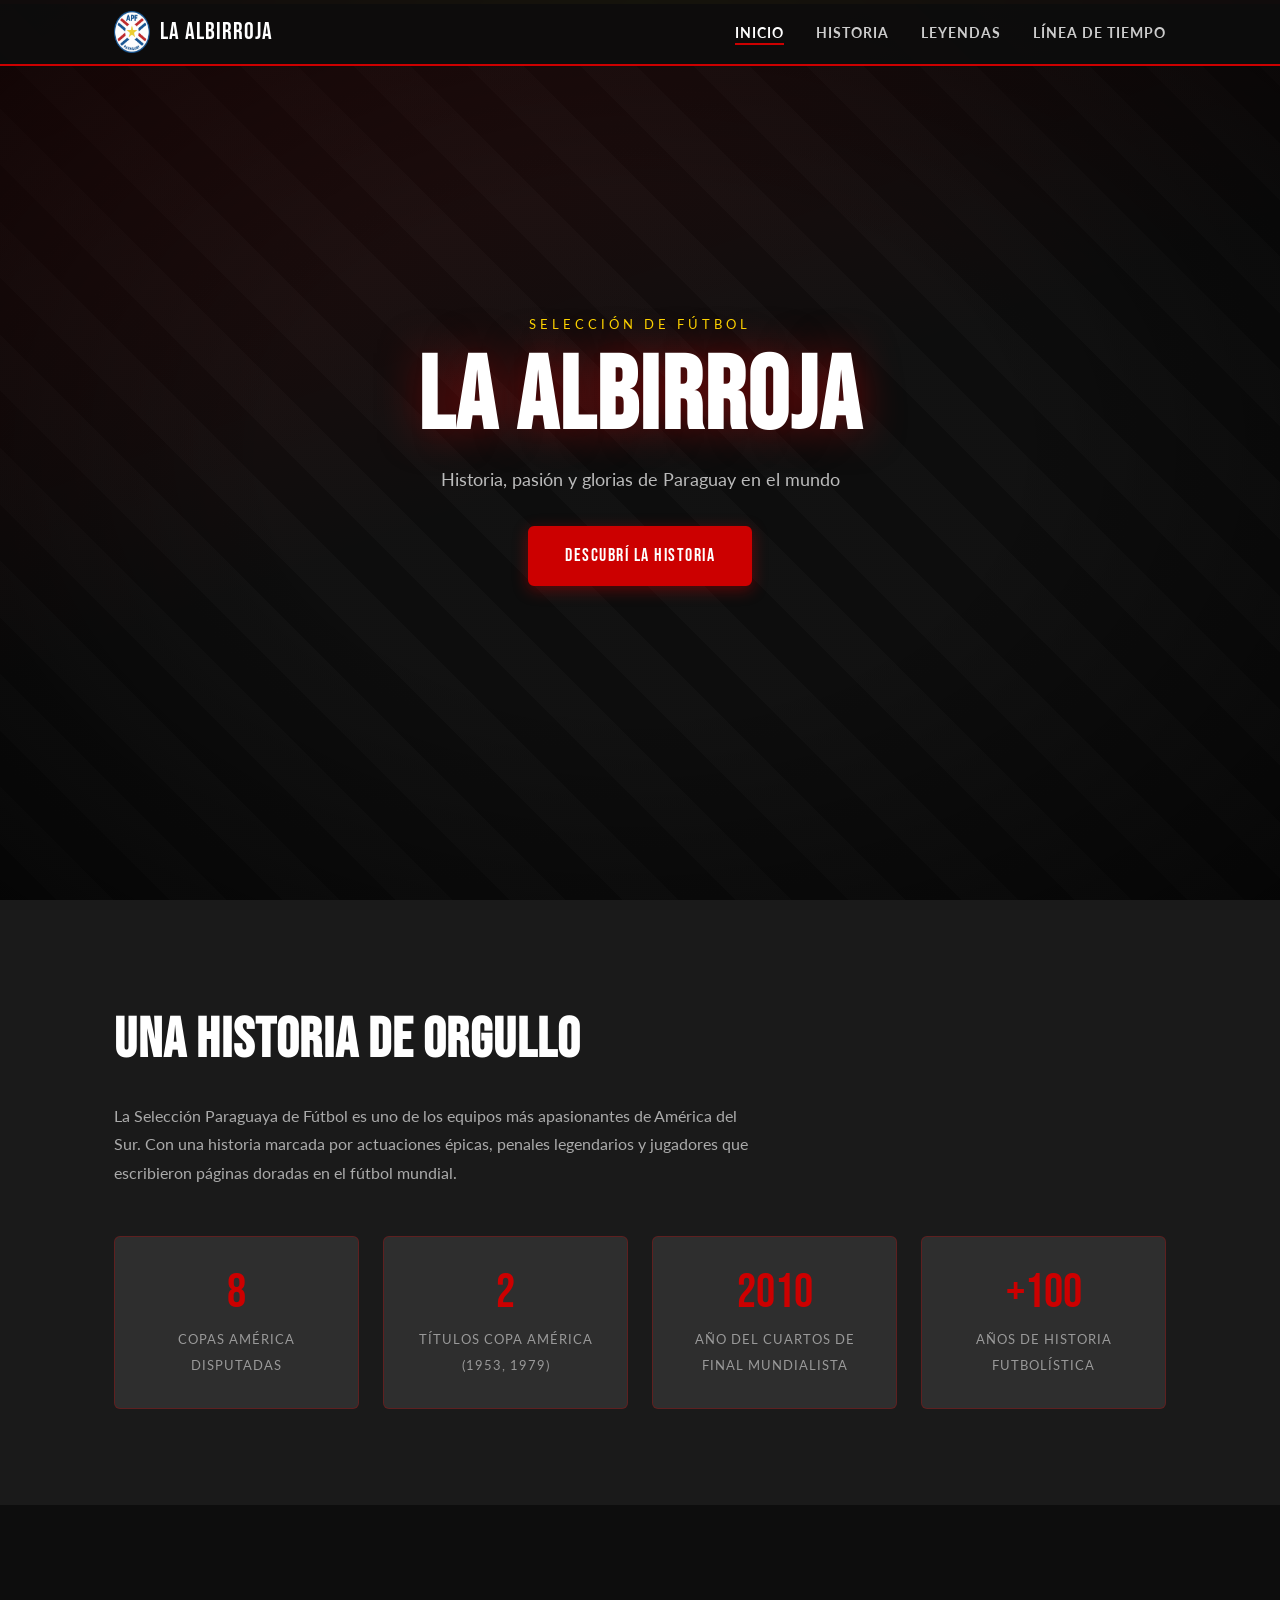
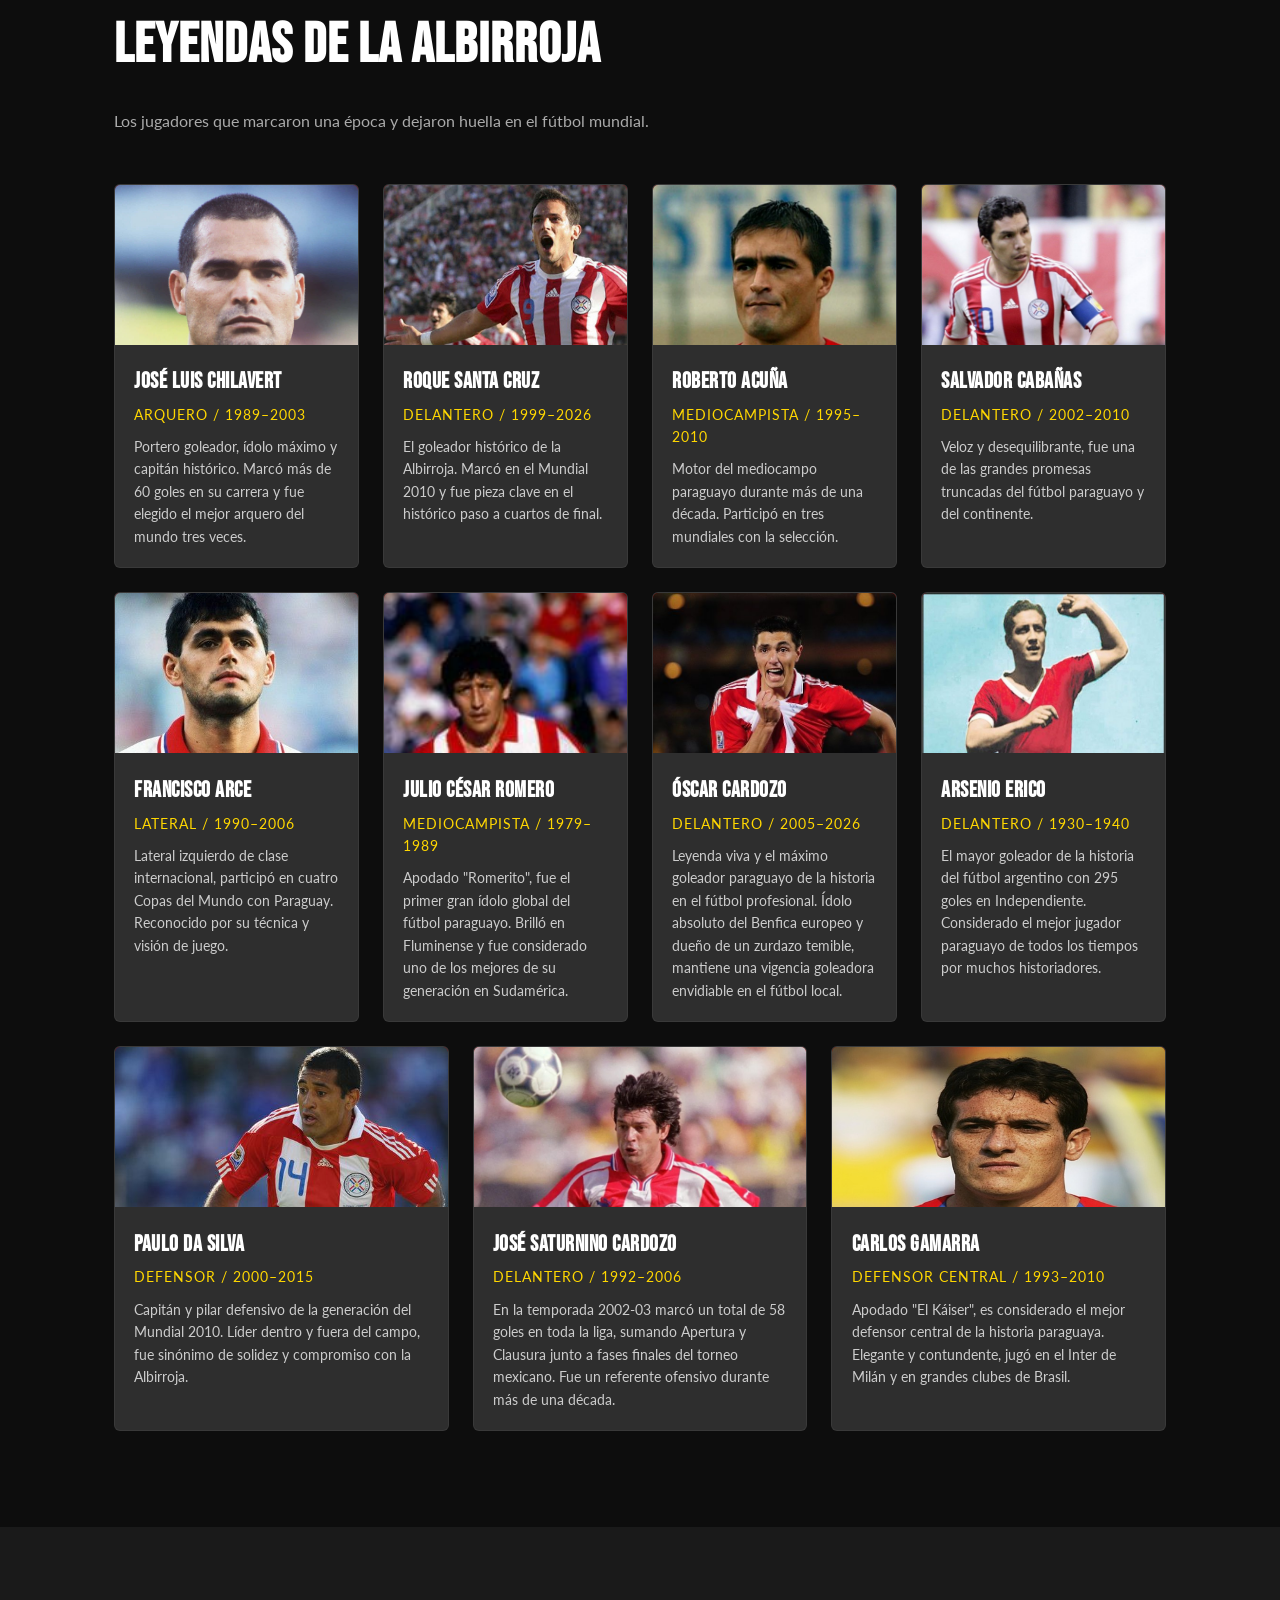
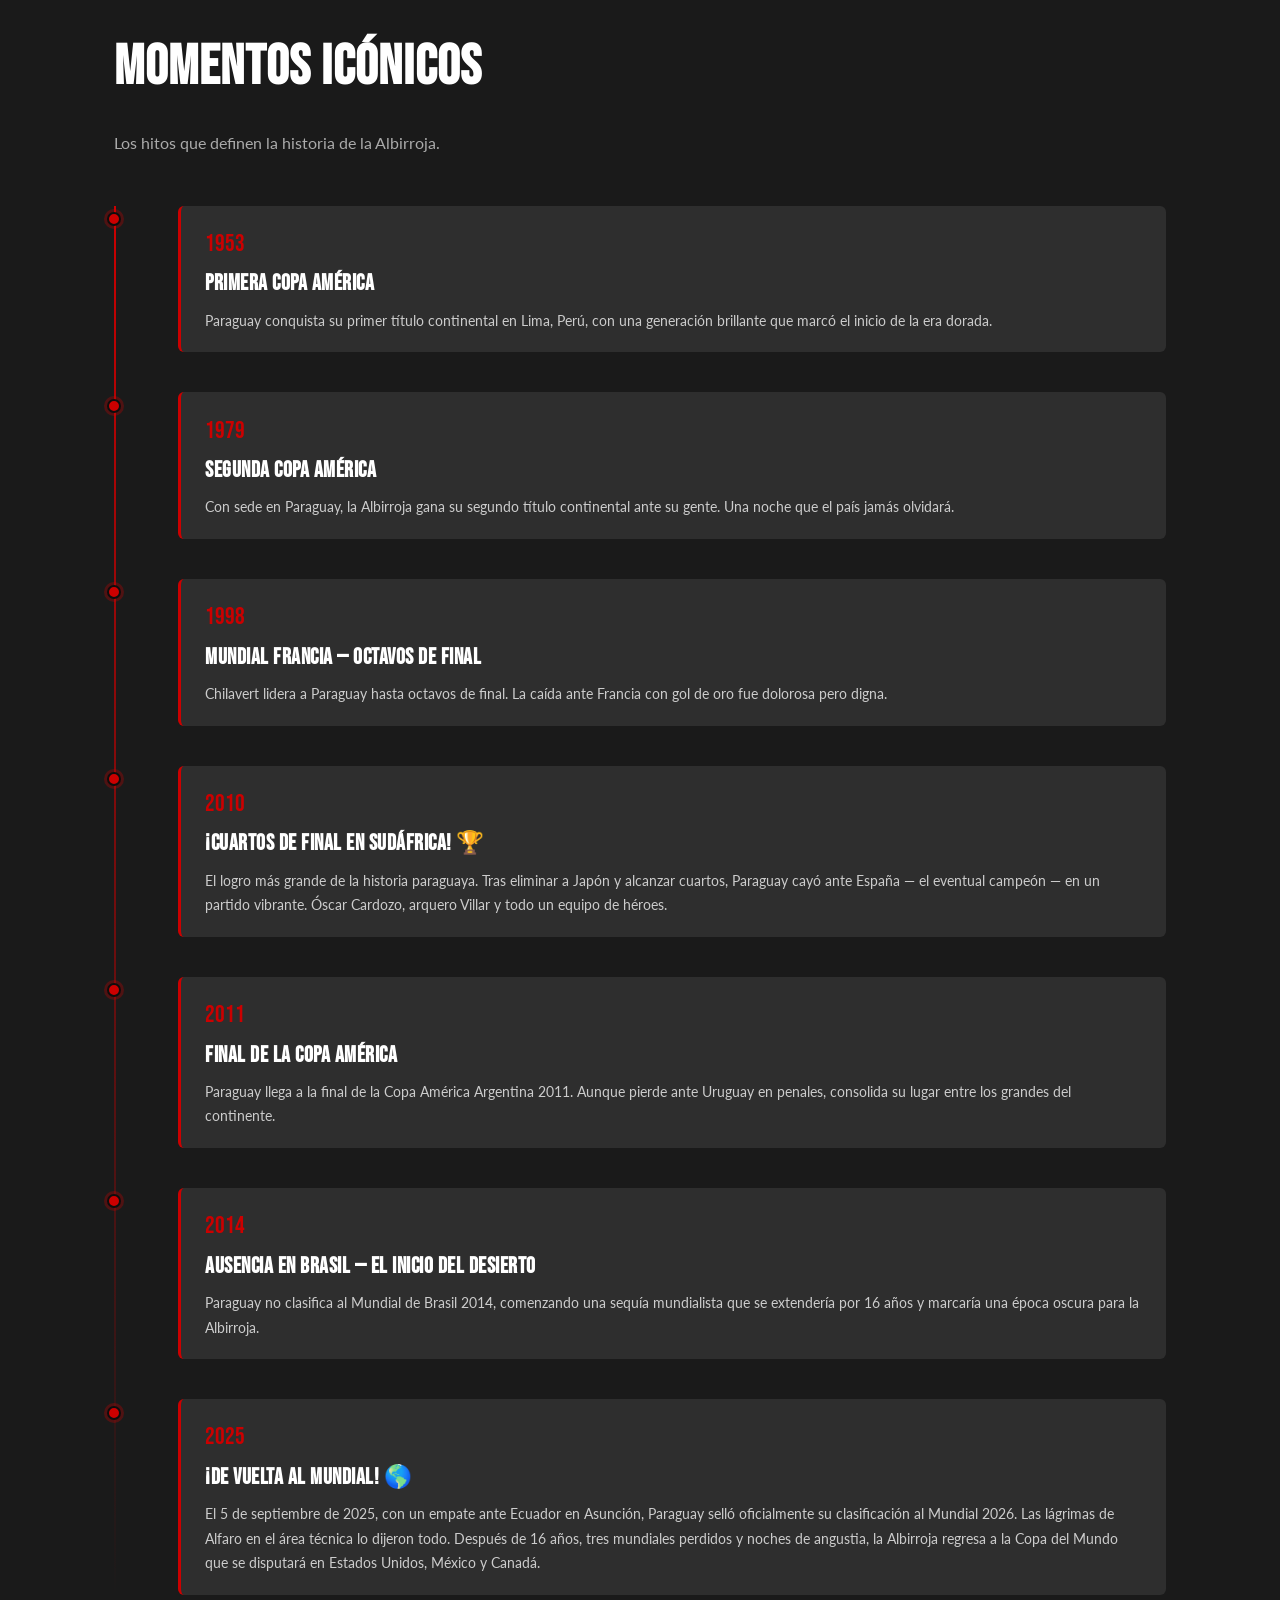
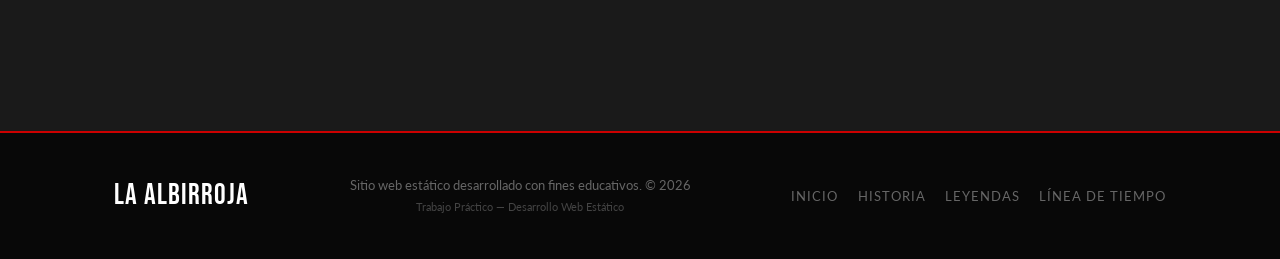
==== index.html @ c6c6f340 "Corrección de estructura desde el explorador de archivos" ====
<!DOCTYPE html>
<html lang="es">
<head>
  <!-- Metadatos esenciales SEO (Indicador 18) -->
  <meta charset="UTF-8" />
  <meta name="viewport" content="width=device-width, initial-scale=1.0" />
  <meta name="description" content="La Albirroja — Historia y Glorias de la Selección de Fútbol de Paraguay. Conocé los momentos icónicos, leyendas y la línea de tiempo histórica." />
  <title>La Albirroja | Historia y Glorias de Paraguay</title>

  <!-- Google Fonts -->
  <link rel="preconnect" href="https://fonts.googleapis.com" />
  <link rel="preconnect" href="https://fonts.gstatic.com" crossorigin />
  <link href="https://fonts.googleapis.com/css2?family=Bebas+Neue&family=Lato:wght@300;400;700&display=swap" rel="stylesheet" />

  <!-- Hoja de estilos externa (Indicador 6) -->
  <link rel="stylesheet" href="css/styles.css" />
</head>
<body>

  <!-- ========== HEADER / NAV (Indicador 1 - semántica) ========== -->
  <header class="site-header">
    <div class="header-inner">
      <div class="logo">
        <img src="assets/images/Escudo_APF_actual.png" alt="Escudo oficial de la Selección Paraguaya de Fútbol" class="escudo-svg" />
        <span class="logo-text">La Albirroja</span>
      </div>

      <!-- Navegación principal (Indicador 3 - enlaces) -->
      <nav class="main-nav" aria-label="Menú principal">
        <ul>
          <li><a href="#inicio">Inicio</a></li>
          <li><a href="#historia">Historia</a></li>
          <li><a href="#leyendas">Leyendas</a></li>
          <li><a href="#timeline">Línea de Tiempo</a></li>
        </ul>
      </nav>

      <!-- Botón hamburguesa para mobile -->
      <button class="nav-toggle" aria-label="Abrir menú" aria-expanded="false">&#9776;</button>
    </div>
  </header>

  <!-- ========== MAIN (Indicador 1) ========== -->
  <main>

    <!-- HERO SECTION -->
    <section id="inicio" class="hero" aria-label="Sección de bienvenida">
      <div class="hero-overlay"></div>
      <div class="hero-content">
        <p class="hero-eyebrow">Selección de Fútbol</p>
        <h1>La Albirroja</h1>
        <p class="hero-sub">Historia, pasión y glorias de Paraguay en el mundo</p>
        <a href="#historia" class="btn-primary">Descubrí la historia</a>
      </div>
    </section>

    <!-- HISTORIA SECTION -->
    <section id="historia" class="seccion-historia" aria-labelledby="titulo-historia">
      <div class="container">
        <h2 id="titulo-historia">Una historia de orgullo</h2>
        <p class="seccion-intro">
          La Selección Paraguaya de Fútbol es uno de los equipos más apasionantes de América del Sur.
          Con una historia marcada por actuaciones épicas, penales legendarios y jugadores que escribieron páginas doradas en el fútbol mundial.
        </p>

        <!-- Tarjetas de datos (Indicador 10 - Grid) -->
        <div class="stats-grid">
          <article class="stat-card">
            <span class="stat-num">8</span>
            <span class="stat-label">Copas América disputadas</span>
          </article>
          <article class="stat-card">
            <span class="stat-num">2</span>
            <span class="stat-label">Títulos Copa América (1953, 1979)</span>
          </article>
          <article class="stat-card">
            <span class="stat-num">2010</span>
            <span class="stat-label">Año del cuartos de final mundialista</span>
          </article>
          <article class="stat-card">
            <span class="stat-num">+100</span>
            <span class="stat-label">Años de historia futbolística</span>
          </article>
        </div>
      </div>
    </section>

    <!-- LEYENDAS SECTION -->
    <section id="leyendas" class="seccion-leyendas" aria-labelledby="titulo-leyendas">
      <div class="container">
        <h2 id="titulo-leyendas">Leyendas de la Albirroja</h2>
        <p class="seccion-intro">Los jugadores que marcaron una época y dejaron huella en el fútbol mundial.</p>

        <!-- Tarjetas de jugadores (Indicador 10 - Flexbox) -->
        <div class="leyendas-flex">
        <!-- JOSÉ LUIS CHILAVERT -->
          <article class="jugador-card">
            <!-- Indicador 4 y 5 - multimedia y alt corregidos -->
            <div class="jugador-img">
              <img src="assets/images/chilavert.jpg" alt="José Luis Chilavert, arquero histórico de Paraguay" />
            </div>
            <div class="jugador-info">
              <h3>José Luis Chilavert</h3>
              <p class="jugador-pos">Arquero / 1989–2003</p>
              <p>Portero goleador, ídolo máximo y capitán histórico. Marcó más de 60 goles en su carrera y fue elegido el mejor arquero del mundo tres veces.</p>
            </div>
          </article>

          <!-- ROQUE SANTA CRUZ -->
          <article class="jugador-card">
            <div class="jugador-img">
              <img src="assets/images/santacruz.jpg" alt="Roque Santa Cruz celebrando un gol con la selección paraguaya" />
            </div>
            <div class="jugador-info">
              <h3>Roque Santa Cruz</h3>
              <p class="jugador-pos">Delantero / 1999–2026</p>
              <p>El goleador histórico de la Albirroja. Marcó en el Mundial 2010 y fue pieza clave en el histórico paso a cuartos de final.</p>
            </div>
          </article>

          <!-- ROBERTO ACUÑA -->
          <article class="jugador-card">
            <div class="jugador-img">
              <img src="assets/images/Toro_acuna.jpg" alt="Roberto 'El Toro' Acuña disputando el balón en el mediocampo" />
            </div>
            <div class="jugador-info">
              <h3>Roberto Acuña</h3>
              <p class="jugador-pos">Mediocampista / 1995–2010</p>
              <p>Motor del mediocampo paraguayo durante más de una década. Participó en tres mundiales con la selección.</p>
            </div>
          </article>

          <!-- SALVADOR CABAÑAS -->
          <article class="jugador-card">
            <div class="jugador-img">
              <img src="assets/images/Salvador Cabañas.jpg" alt="Salvador Cabañas con la camiseta de la Albirroja" />
            </div>
            <div class="jugador-info">
              <h3>Salvador Cabañas</h3>
              <p class="jugador-pos">Delantero / 2002–2010</p>
              <p>Veloz y desequilibrante, fue una de las grandes promesas truncadas del fútbol paraguayo y del continente.</p>
            </div>
          </article>

  <article class="jugador-card">
    <div class="jugador-img" role="img" aria-label="Ilustración de Francisco Arce">
       <img src="assets/images/Francisco Arce.jpg" alt="Salvador Cabañas con la camiseta de la Albirroja" />
    </div>
    <div class="jugador-info">
      <h3>Francisco Arce</h3>
      <p class="jugador-pos">Lateral / 1990–2006</p>
      <p>Lateral izquierdo de clase internacional, participó en cuatro Copas del Mundo con Paraguay. Reconocido por su técnica y visión de juego.</p>
    </div>
  </article>

  <article class="jugador-card">
    <div class="jugador-img" role="img" aria-label="Ilustración de Julio César Romero">
     <img src="assets/images/Romerito.jpg" alt="Salvador Cabañas con la camiseta de la Albirroja" />
    </div>
    <div class="jugador-info">
      <h3>Julio César Romero</h3>
      <p class="jugador-pos">Mediocampista / 1979–1989</p>
      <p>Apodado "Romerito", fue el primer gran ídolo global del fútbol paraguayo. Brilló en Fluminense y fue considerado uno de los mejores de su generación en Sudamérica.</p>
    </div>
  </article>

  <article class="jugador-card">
    <div class="jugador-img" role="img" aria-label="Ilustración de Óscar Cardozo">
       <img src="assets/images/Tacuara.jpg" alt="Salvador Cabañas con la camiseta de la Albirroja" />
    </div>
    <div class="jugador-info">
      <h3>Óscar Cardozo</h3>
      <p class="jugador-pos">Delantero / 2005–2026</p>
     <p>Leyenda viva y el máximo goleador paraguayo de la historia en el fútbol profesional. Ídolo absoluto del Benfica europeo y dueño de un zurdazo temible, mantiene una vigencia goleadora envidiable en el fútbol local.</p>
    </div>
  </article>

  <article class="jugador-card">
    <div class="jugador-img" role="img" aria-label="Ilustración de Arsenio Erico">
      <img src="assets/images/arsenio-erico.jpg" alt="Salvador Cabañas con la camiseta de la Albirroja" />
    </div>
    <div class="jugador-info">
      <h3>Arsenio Erico</h3>
      <p class="jugador-pos">Delantero / 1930–1940</p>
      <p>El mayor goleador de la historia del fútbol argentino con 295 goles en Independiente. Considerado el mejor jugador paraguayo de todos los tiempos por muchos historiadores.</p>
    </div>
  </article>

  <article class="jugador-card">
    <div class="jugador-img" role="img" aria-label="Ilustración de Paulo Da Silva">
       <img src="assets/images/paulo-da-silva.jpeg" alt="Salvador Cabañas con la camiseta de la Albirroja" />
    </div>
    <div class="jugador-info">
      <h3>Paulo Da Silva</h3>
      <p class="jugador-pos">Defensor / 2000–2015</p>
      <p>Capitán y pilar defensivo de la generación del Mundial 2010. Líder dentro y fuera del campo, fue sinónimo de solidez y compromiso con la Albirroja.</p>
    </div>
  </article>

  <article class="jugador-card">
    <div class="jugador-img" role="img" aria-label="Ilustración de José Saturnino Cardozo">
      <img src="assets/images/saturnino.jpg" alt="Salvador Cabañas con la camiseta de la Albirroja" />
    </div>
    <div class="jugador-info">
      <h3>José Saturnino Cardozo</h3>
      <p class="jugador-pos">Delantero / 1992–2006</p>
      <p>En la temporada 2002-03 marcó un total de 58 goles en toda la liga, sumando Apertura y Clausura junto a fases finales del torneo mexicano. Fue un referente ofensivo durante más de una década.</p>
    </div>
  </article>

  <article class="jugador-card">
    <div class="jugador-img" role="img" aria-label="Ilustración de Carlos Gamarra">
      <img src="assets/images/Carlos_Gamarra.jpg" alt="Salvador Cabañas con la camiseta de la Albirroja" />
    </div>
    <div class="jugador-info">
      <h3>Carlos Gamarra</h3>
      <p class="jugador-pos">Defensor central / 1993–2010</p>
      <p>Apodado "El Káiser", es considerado el mejor defensor central de la historia paraguaya. Elegante y contundente, jugó en el Inter de Milán y en grandes clubes de Brasil.</p>
    </div>
  </article>

</div>
      </div>
    </section>

    <!-- TIMELINE SECTION (Indicador - línea de tiempo interactiva) -->
    <section id="timeline" class="seccion-timeline" aria-labelledby="titulo-timeline">
      <div class="container">
        <h2 id="titulo-timeline">Momentos Icónicos</h2>
        <p class="seccion-intro">Los hitos que definen la historia de la Albirroja.</p>

        <div class="timeline" role="list">

          <div class="tl-item" role="listitem">
            <div class="tl-dot" aria-hidden="true"></div>
            <div class="tl-content">
              <span class="tl-year">1953</span>
              <h3>Primera Copa América</h3>
              <p>Paraguay conquista su primer título continental en Lima, Perú, con una generación brillante que marcó el inicio de la era dorada.</p>
            </div>
          </div>

          <div class="tl-item" role="listitem">
            <div class="tl-dot" aria-hidden="true"></div>
            <div class="tl-content">
              <span class="tl-year">1979</span>
              <h3>Segunda Copa América</h3>
              <p>Con sede en Paraguay, la Albirroja gana su segundo título continental ante su gente. Una noche que el país jamás olvidará.</p>
            </div>
          </div>

          <div class="tl-item" role="listitem">
            <div class="tl-dot" aria-hidden="true"></div>
            <div class="tl-content">
              <span class="tl-year">1998</span>
              <h3>Mundial Francia — Octavos de Final</h3>
              <p>Chilavert lidera a Paraguay hasta octavos de final. La caída ante Francia con gol de oro fue dolorosa pero digna.</p>
            </div>
          </div>

          <div class="tl-item" role="listitem">
            <div class="tl-dot" aria-hidden="true"></div>
            <div class="tl-content">
              <span class="tl-year">2010</span>
              <h3>¡Cuartos de Final en Sudáfrica! 🏆</h3>
              <p>El logro más grande de la historia paraguaya. Tras eliminar a Japón y alcanzar cuartos, Paraguay cayó ante España — el eventual campeón — en un partido vibrante. Óscar Cardozo, arquero Villar y todo un equipo de héroes.</p>
            </div>
          </div>

          <div class="tl-item" role="listitem">
            <div class="tl-dot" aria-hidden="true"></div>
            <div class="tl-content">
              <span class="tl-year">2011</span>
              <h3>Final de la Copa América</h3>
              <p>Paraguay llega a la final de la Copa América Argentina 2011. Aunque pierde ante Uruguay en penales, consolida su lugar entre los grandes del continente.</p>
            </div>
          </div>
          

<div class="tl-item" role="listitem">
  <div class="tl-dot" aria-hidden="true"></div>
  <div class="tl-content">
    <span class="tl-year">2014</span>
    <h3>Ausencia en Brasil — El inicio del desierto</h3>
    <p>Paraguay no clasifica al Mundial de Brasil 2014, comenzando una sequía mundialista que se extendería por 16 años y marcaría una época oscura para la Albirroja.</p>
  </div>
</div>

<div class="tl-item" role="listitem">
  <div class="tl-dot" aria-hidden="true"></div>
  <div class="tl-content">
    <span class="tl-year">2025</span>
    <h3>¡De vuelta al Mundial! 🌎</h3>
    <p>El 5 de septiembre de 2025, con un empate ante Ecuador en Asunción, Paraguay selló oficialmente su clasificación al Mundial 2026. Las lágrimas de Alfaro en el área técnica lo dijeron todo. Después de 16 años, tres mundiales perdidos y noches de angustia, la Albirroja regresa a la Copa del Mundo que se disputará en Estados Unidos, México y Canadá.</p>
  </div>
</div>

        </div>
      </div>
    </section>

  </main>

  <!-- ========== FOOTER (Indicador 1 - semántica) ========== -->
  <footer class="site-footer" role="contentinfo">
    <div class="container footer-inner">
      <p class="footer-logo">La Albirroja</p>
      <p class="footer-copy">
        Sitio web estático desarrollado con fines educativos. &copy; 2026<br>
        <small>Trabajo Práctico — Desarrollo Web Estático</small>
      </p>
      <nav class="footer-nav" aria-label="Navegación de pie de página">
        <a href="#inicio">Inicio</a>
        <a href="#historia">Historia</a>
        <a href="#leyendas">Leyendas</a>
        <a href="#timeline">Línea de Tiempo</a>
      </nav>
    </div>
  </footer>

  <!-- Script externo (Indicador - JS modular) -->
  <script src="js/main.js"></script>

</body>
</html>
---- css/styles.css ----
/* ============================================
   La Albirroja — Estilos Principales
   styles.css
   Indicador 20: Variables CSS en :root
   Indicador 6: Hoja de estilos externa
   ============================================ */

/* === Variables globales (Indicador 20) === */
:root {
  --color-rojo:        #CC0000;
  --color-rojo-oscuro: #990000;
  --color-blanco:      #FFFFFF;
  --color-negro:       #0D0D0D;
  --color-gris-dark:   #1a1a1a;
  --color-gris-mid:    #2e2e2e;
  --color-gris-light:  #f4f4f4;
  --color-acento:      #FFD700; /* dorado para detalles */

  --fuente-titulo: 'Bebas Neue', sans-serif;
  --fuente-cuerpo: 'Lato', sans-serif;

  --radius: 6px;
  --transicion: 0.3s ease;
  --sombra: 0 4px 20px rgba(0,0,0,0.3);
}

/* === Reset básico === */
*, *::before, *::after {
  box-sizing: border-box;
  margin: 0;
  padding: 0;
}

/* === Estilos base (Indicador 8 - tipografía y jerarquía) === */
html {
  scroll-behavior: smooth;
  font-size: 16px;
}

body {
  font-family: var(--fuente-cuerpo);
  background-color: var(--color-negro);
  color: var(--color-blanco);
  line-height: 1.6;
}

/* Jerarquía tipográfica (Indicador 8) */
h1 { font-family: var(--fuente-titulo); font-size: clamp(3rem, 8vw, 7rem); line-height: 1; letter-spacing: 2px; }
h2 { font-family: var(--fuente-titulo); font-size: clamp(2rem, 5vw, 3.5rem); letter-spacing: 1px; }
h3 { font-family: var(--fuente-titulo); font-size: 1.4rem; letter-spacing: 0.5px; }
p  { font-size: 0.97rem; color: #ccc; }

/* Contenedor centrado (Indicador 10 - layout) */
.container {
  max-width: 1100px;
  margin: 0 auto;
  padding: 0 1.5rem;
}

/* ============================================
   HEADER Y NAVEGACIÓN (Indicador 13 - consistencia)
   ============================================ */
.site-header {
  position: fixed;
  top: 0;
  left: 0;
  width: 100%;
  z-index: 100;
  background-color: rgba(13, 13, 13, 0.95);
  border-bottom: 2px solid var(--color-rojo);
}

.header-inner {
  max-width: 1100px;
  margin: 0 auto;
  padding: 0 1.5rem;
  height: 64px;
  /* Indicador 10: Flexbox */
  display: flex;
  align-items: center;
  justify-content: space-between;
}

/* Logo */
.logo {
  display: flex;
  align-items: center;
  gap: 0.6rem;
  text-decoration: none;
}

.escudo-svg {
  width: 36px;
  height: 42px;
  flex-shrink: 0;
}

.logo-text {
  font-family: var(--fuente-titulo);
  font-size: 1.5rem;
  color: var(--color-blanco);
  letter-spacing: 1px;
}

/* Navegación (Indicador 3 - enlaces internos) */
.main-nav ul {
  list-style: none;
  display: flex;
  gap: 2rem;
}

.main-nav a {
  text-decoration: none;
  color: #ccc;
  font-size: 0.85rem;
  font-weight: 700;
  text-transform: uppercase;
  letter-spacing: 1px;
  /* Indicador 19: transición hover */
  transition: color var(--transicion);
  position: relative;
  padding-bottom: 4px;
}

/* Subrayado animado en hover (Indicador 19) */
.main-nav a::after {
  content: '';
  position: absolute;
  bottom: 0; left: 0;
  width: 0; height: 2px;
  background: var(--color-rojo);
  transition: width var(--transicion);
}

.main-nav a:hover { color: var(--color-blanco); }
.main-nav a:hover::after { width: 100%; }

/* Botón hamburguesa (mobile) */
.nav-toggle {
  display: none;
  background: none;
  border: none;
  color: var(--color-blanco);
  font-size: 1.6rem;
  cursor: pointer;
  /* Indicador 19: hover state */
  transition: color var(--transicion);
}
.nav-toggle:hover { color: var(--color-rojo); }

/* ============================================
   HERO SECTION
   ============================================ */
.hero {
  position: relative;
  min-height: 100vh;
  display: flex;
  align-items: center;
  justify-content: center;
  text-align: center;
  /* Fondo degradado con patrón (Indicador 7 - paleta) */
  background:
    linear-gradient(160deg, rgba(204,0,0,0.15) 0%, transparent 50%),
    repeating-linear-gradient(
      45deg,
      transparent,
      transparent 40px,
      rgba(255,255,255,0.02) 40px,
      rgba(255,255,255,0.02) 80px
    ),
    var(--color-negro);
  padding: 2rem;
  overflow: hidden;
}

/* Línea decorativa roja (efecto visual) */
.hero::before {
  content: '';
  position: absolute;
  top: 0; left: 0;
  width: 100%; height: 4px;
  background: linear-gradient(90deg, var(--color-rojo), var(--color-acento), var(--color-rojo));
}

.hero-overlay {
  position: absolute;
  inset: 0;
  background: radial-gradient(ellipse at center, transparent 40%, rgba(0,0,0,0.6) 100%);
}

.hero-content {
  position: relative;
  z-index: 1;
  max-width: 700px;
}

.hero-eyebrow {
  font-size: 0.8rem;
  letter-spacing: 4px;
  text-transform: uppercase;
  color: var(--color-acento);
  margin-bottom: 0.8rem;
}

.hero h1 {
  color: var(--color-blanco);
  text-shadow: 0 0 40px rgba(204,0,0,0.5);
  margin-bottom: 1rem;
}

.hero-sub {
  font-size: 1.1rem;
  color: #bbb;
  margin-bottom: 2rem;
}

/* Botón CTA (Indicador 12 - UI clara, Indicador 19 - hover) */
.btn-primary {
  display: inline-block;
  padding: 0.85rem 2.2rem;
  background-color: var(--color-rojo);
  color: var(--color-blanco);
  text-decoration: none;
  font-family: var(--fuente-titulo);
  font-size: 1.1rem;
  letter-spacing: 1.5px;
  border-radius: var(--radius);
  border: 2px solid var(--color-rojo);
  transition: background-color var(--transicion), color var(--transicion), transform var(--transicion);
  box-shadow: 0 4px 15px rgba(204,0,0,0.4);
}

.btn-primary:hover {
  background-color: transparent;
  color: var(--color-rojo);
  transform: translateY(-2px);
}

/* ============================================
   SECCIÓN HISTORIA — STATS GRID
   Indicador 10: CSS Grid
   ============================================ */
.seccion-historia {
  padding: 6rem 0;
  background-color: var(--color-gris-dark);
}

.seccion-historia h2 {
  color: var(--color-blanco);
  margin-bottom: 1rem;
}

.seccion-intro {
  max-width: 650px;
  margin-bottom: 3rem;
  color: #aaa;
  font-size: 1rem;
  line-height: 1.8;
}

/* Grid de estadísticas (Indicador 10 - CSS Grid) */
.stats-grid {
  display: grid;
  grid-template-columns: repeat(auto-fit, minmax(200px, 1fr));
  gap: 1.5rem;
}

.stat-card {
  background-color: var(--color-gris-mid);
  border: 1px solid rgba(204,0,0,0.3);
  border-radius: var(--radius);
  padding: 2rem 1.5rem;
  text-align: center;
  /* Indicador 19: hover */
  transition: border-color var(--transicion), transform var(--transicion), box-shadow var(--transicion);
}

.stat-card:hover {
  border-color: var(--color-rojo);
  transform: translateY(-4px);
  box-shadow: 0 8px 25px rgba(204,0,0,0.2);
}

.stat-num {
  display: block;
  font-family: var(--fuente-titulo);
  font-size: 3rem;
  color: var(--color-rojo);
  line-height: 1;
  margin-bottom: 0.5rem;
}

.stat-label {
  font-size: 0.82rem;
  text-transform: uppercase;
  letter-spacing: 1px;
  color: #999;
}

/* ============================================
   SECCIÓN LEYENDAS — FLEXBOX
   Indicador 10: Flexbox
   ============================================ */
.seccion-leyendas {
  padding: 6rem 0;
  background-color: var(--color-negro);
}

.seccion-leyendas h2 {
  color: var(--color-blanco);
  margin-bottom: 1rem;
}

/* Flex wrap de tarjetas (Indicador 10 - Flexbox) */
.leyendas-flex {
  display: flex;
  flex-wrap: wrap;
  gap: 1.5rem;
}

.jugador-card {
  flex: 1 1 220px;
  background-color: var(--color-gris-mid);
  border-radius: var(--radius);
  overflow: hidden;
  border: 1px solid rgba(255,255,255,0.05);
  /* Indicador 19: hover con transición */
  transition: transform var(--transicion), box-shadow var(--transicion);
}

.jugador-card:hover {
  transform: translateY(-6px);
  box-shadow: 0 12px 30px rgba(204,0,0,0.25);
}

/* Imagen placeholder (Indicador 4 - multimedia) */
.jugador-img {
  height: 160px; /* Podés subirlo a 200px o 220px si querés que la foto se vea más alta */
  background: linear-gradient(135deg, var(--color-rojo-oscuro), var(--color-rojo));
  display: flex;
  align-items: center;
  justify-content: center;
  overflow: hidden; /* Evita que cualquier cosa se salga del contenedor */
}
.jugador-img img {
  width: 100%;
  height: 100%;
  object-fit: cover;           /* Se adapta al contenedor sin deformarse */
  object-position: center top; /* Centra horizontalmente y prioriza enfocar la cara/arriba */
}

.jugador-numero {
  font-family: var(--fuente-titulo);
  font-size: 5rem;
  color: rgba(255,255,255,0.2);
  line-height: 1;
}

.jugador-info {
  padding: 1.2rem;
}

.jugador-info h3 {
  color: var(--color-blanco);
  margin-bottom: 0.25rem;
}

.jugador-pos {
  font-size: 0.78rem;
  text-transform: uppercase;
  letter-spacing: 1px;
  color: var(--color-acento) !important;
  margin-bottom: 0.6rem;
}

.jugador-info p {
  font-size: 0.88rem;
  line-height: 1.6;
}

/* ============================================
   SECCIÓN TIMELINE
   ============================================ */
.seccion-timeline {
  padding: 6rem 0;
  background-color: var(--color-gris-dark);
}

.seccion-timeline h2 {
  color: var(--color-blanco);
  margin-bottom: 1rem;
}

/* Timeline vertical */
.timeline {
  position: relative;
  margin-top: 3rem;
  padding-left: 2rem;
}

/* Línea vertical central */
.timeline::before {
  content: '';
  position: absolute;
  left: 0;
  top: 0; bottom: 0;
  width: 2px;
  background: linear-gradient(to bottom, var(--color-rojo), transparent);
}

.tl-item {
  position: relative;
  margin-bottom: 2.5rem;
  padding-left: 2rem;
  /* Indicador 19: hover en items */
  transition: transform var(--transicion);
}

.tl-item:hover { transform: translateX(6px); }

/* Punto de la línea */
.tl-dot {
  position: absolute;
  left: -2.45rem;
  top: 0.4rem;
  width: 14px; height: 14px;
  background-color: var(--color-rojo);
  border-radius: 50%;
  border: 2px solid var(--color-negro);
  box-shadow: 0 0 0 3px rgba(204,0,0,0.3);
  transition: box-shadow var(--transicion);
}

.tl-item:hover .tl-dot {
  box-shadow: 0 0 0 6px rgba(204,0,0,0.2);
}

.tl-content {
  background-color: var(--color-gris-mid);
  border-radius: var(--radius);
  padding: 1.2rem 1.5rem;
  border-left: 3px solid var(--color-rojo);
}

.tl-year {
  display: inline-block;
  font-family: var(--fuente-titulo);
  font-size: 1.5rem;
  color: var(--color-rojo);
  margin-bottom: 0.2rem;
}

.tl-content h3 {
  color: var(--color-blanco);
  margin-bottom: 0.4rem;
}

.tl-content p {
  font-size: 0.9rem;
  line-height: 1.7;
}

/* ============================================
   FOOTER
   ============================================ */
.site-footer {
  background-color: #080808;
  border-top: 2px solid var(--color-rojo);
  padding: 2.5rem 0;
}

.footer-inner {
  display: flex;
  flex-wrap: wrap;
  align-items: center;
  justify-content: space-between;
  gap: 1rem;
}

.footer-logo {
  font-family: var(--fuente-titulo);
  font-size: 1.8rem;
  color: var(--color-blanco) !important;
  letter-spacing: 1px;
}

.footer-copy {
  font-size: 0.82rem;
  color: #666 !important;
  text-align: center;
}

.footer-copy small { color: #444; }

.footer-nav {
  display: flex;
  gap: 1.2rem;
  flex-wrap: wrap;
}

.footer-nav a {
  color: #666;
  text-decoration: none;
  font-size: 0.8rem;
  text-transform: uppercase;
  letter-spacing: 1px;
  /* Indicador 19: hover */
  transition: color var(--transicion);
}

.footer-nav a:hover { color: var(--color-rojo); }

/* ============================================
   RESPONSIVE — MEDIA QUERIES
   Indicador 9: Diseño adaptable
   ============================================ */

/* Tablet */
@media (max-width: 768px) {
  .main-nav { display: none; }
  .main-nav.open {
    display: flex;
    flex-direction: column;
    position: absolute;
    top: 64px; left: 0;
    width: 100%;
    background: rgba(13,13,13,0.98);
    padding: 1rem 0;
    border-bottom: 2px solid var(--color-rojo);
    z-index: 99;
  }
  .main-nav.open ul {
    flex-direction: column;
    align-items: center;
    gap: 0.5rem;
  }
  .main-nav.open a { padding: 0.6rem; font-size: 1rem; }
  .nav-toggle { display: block; }

  .leyendas-flex { flex-direction: column; }
  .footer-inner { flex-direction: column; text-align: center; }
  .footer-nav { justify-content: center; }
}

/* Mobile */
@media (max-width: 480px) {
  .stats-grid { grid-template-columns: 1fr 1fr; }
  .hero-content { padding: 1rem; }
  .timeline { padding-left: 1rem; }
  .tl-item { padding-left: 1.5rem; }
  .tl-dot { left: -1.95rem; }
  .jugador-img {height: 200px;}
  .jugador-card {
  flex: 1 1 100%;
}
}
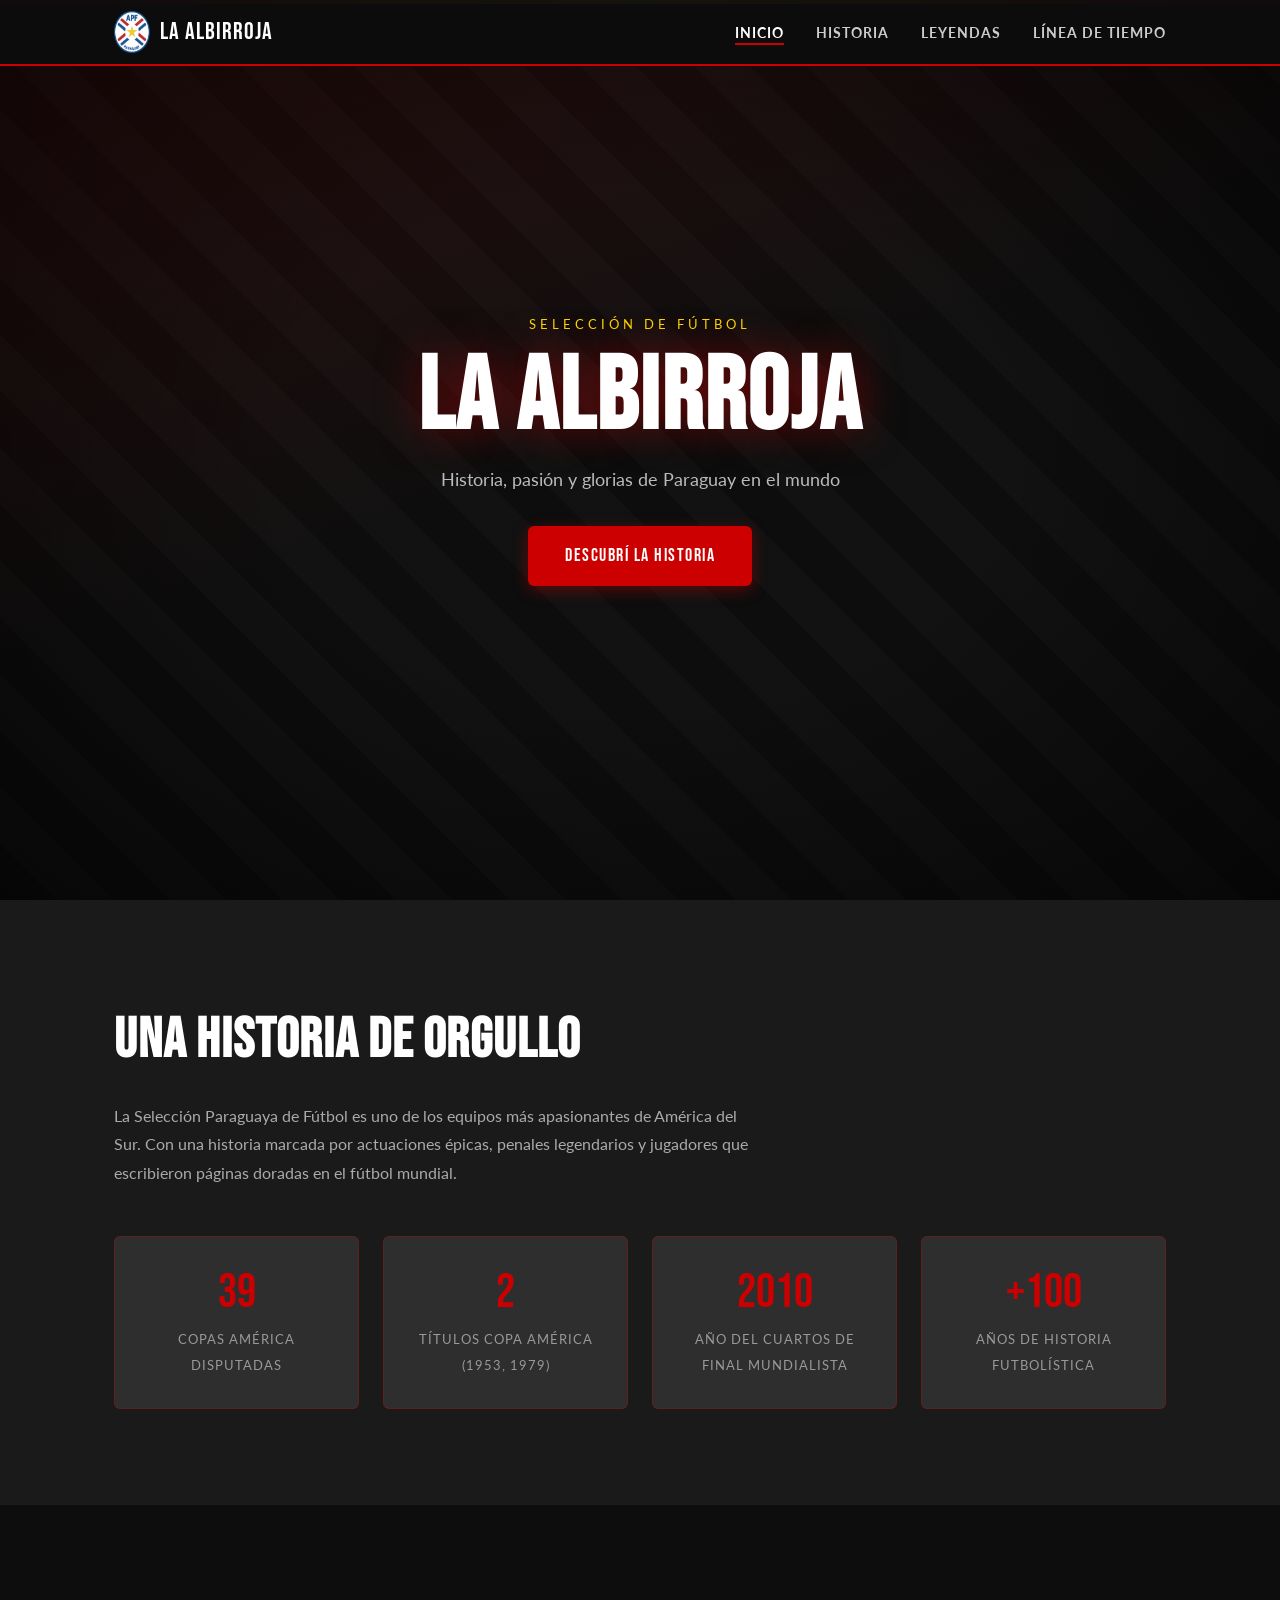
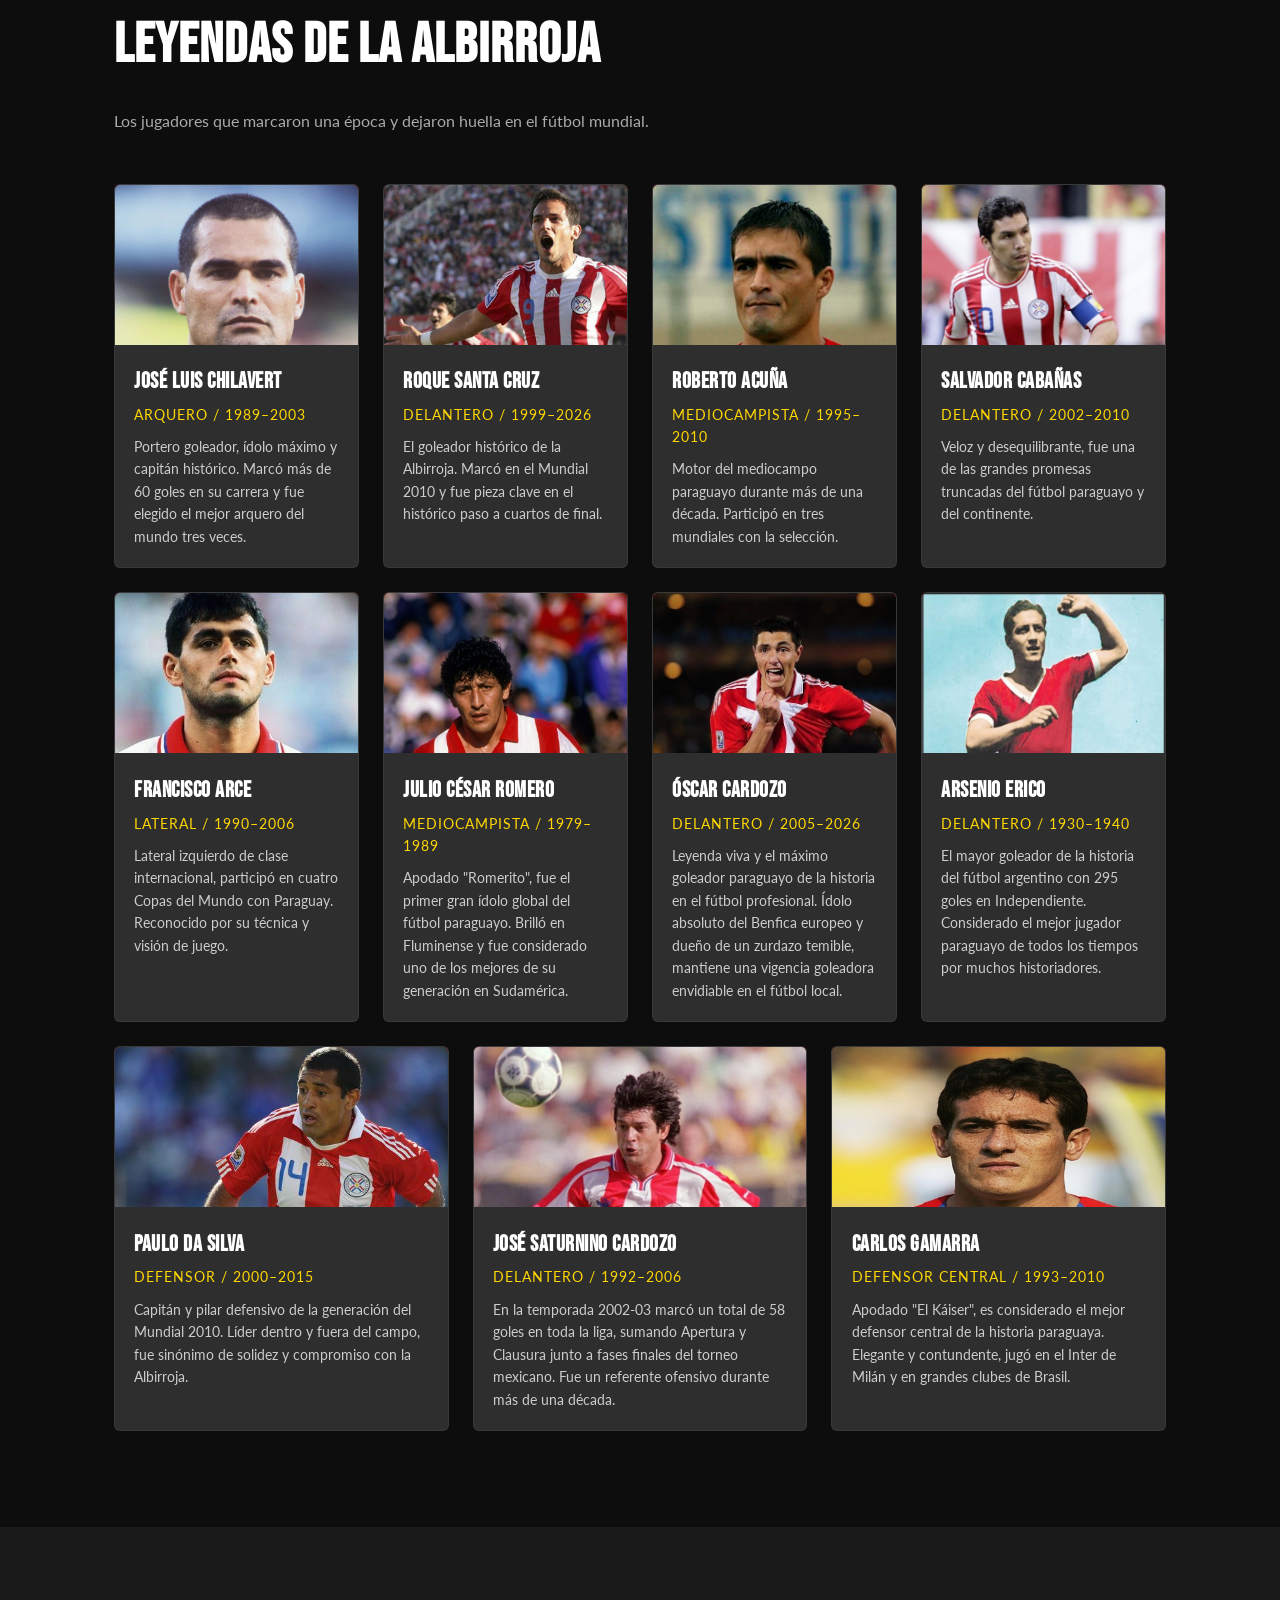
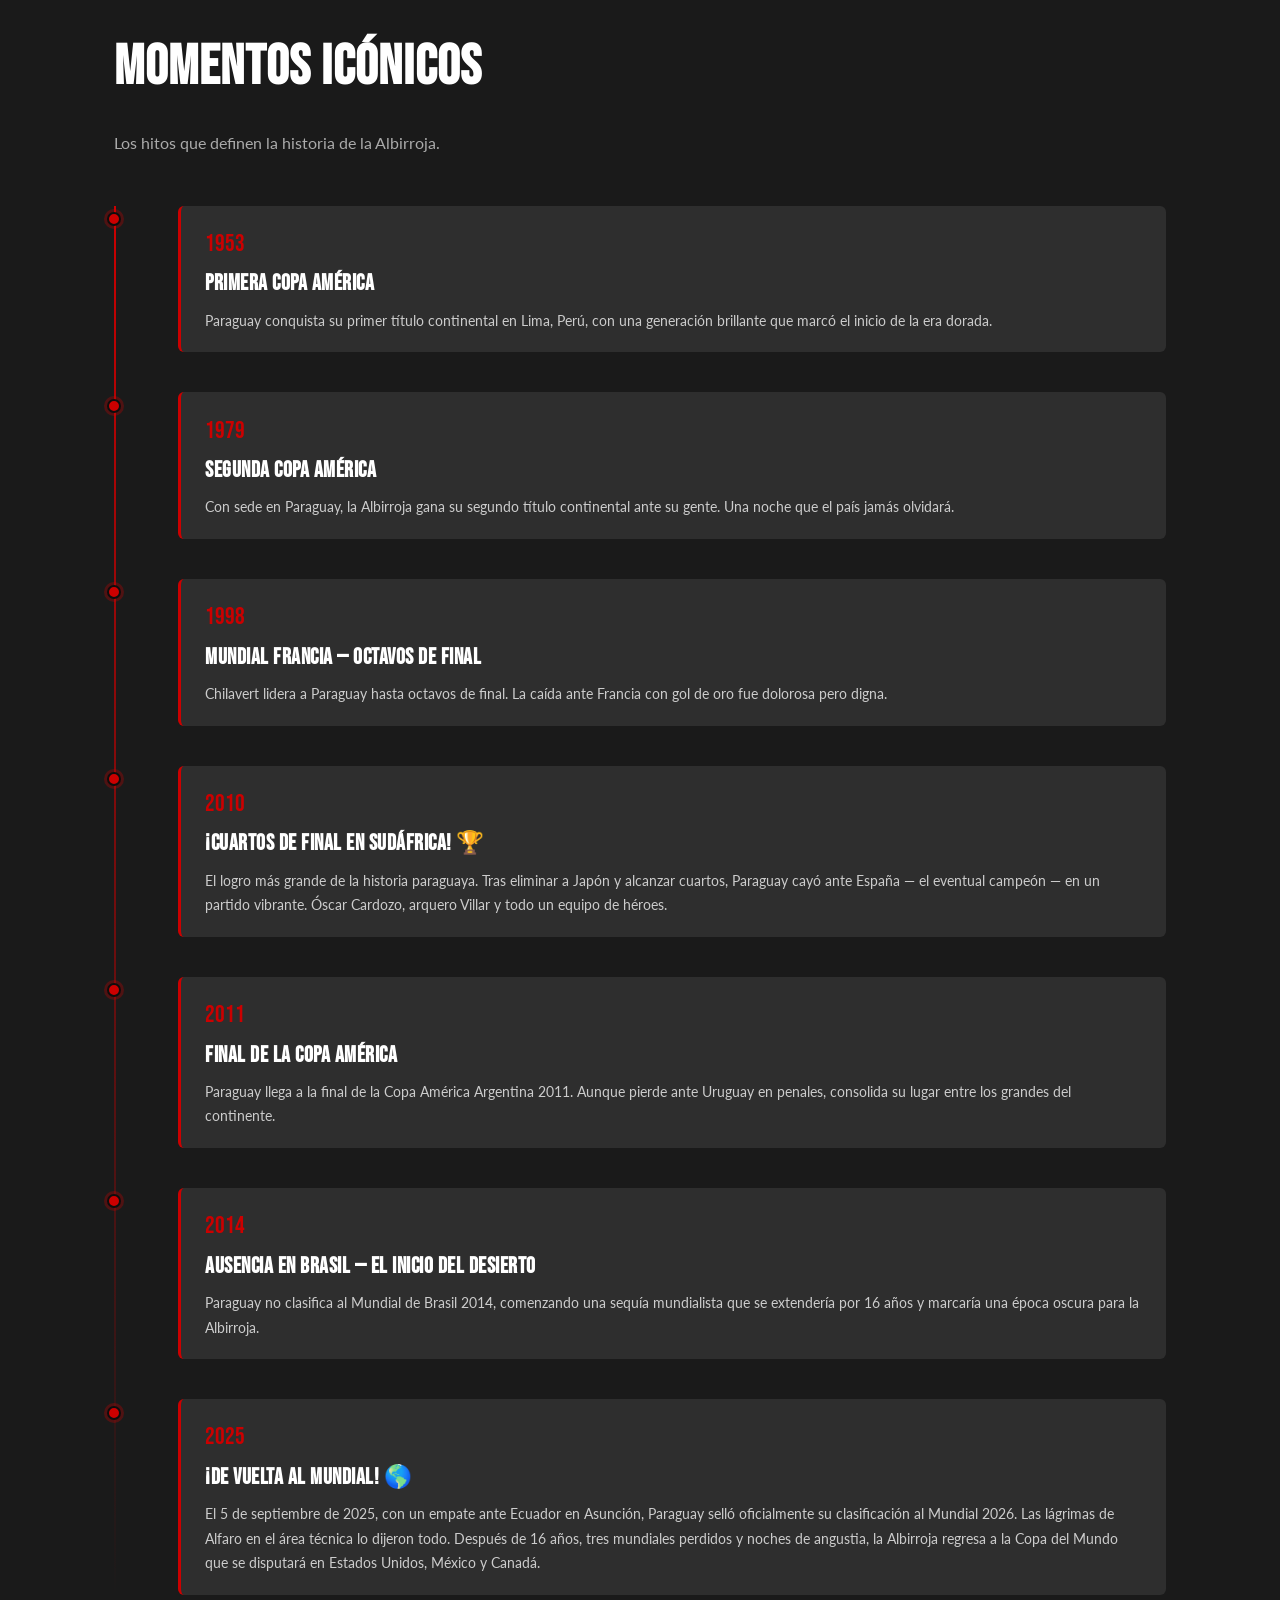
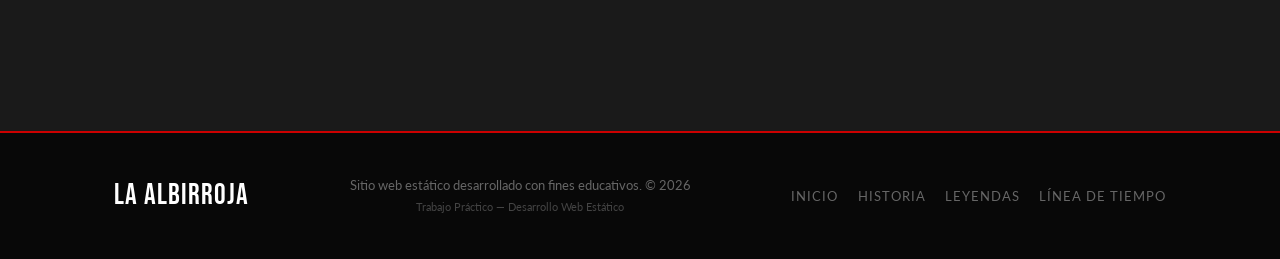
==== commit 35bff60d: "Corrección de la tarjeta de Julio Romero" ====
--- a/index.html
+++ b/index.html
@@ -66,7 +66,7 @@
         <!-- Tarjetas de datos (Indicador 10 - Grid) -->
         <div class="stats-grid">
           <article class="stat-card">
-            <span class="stat-num">8</span>
+            <span class="stat-num">39</span>
             <span class="stat-label">Copas América disputadas</span>
           </article>
           <article class="stat-card">
@@ -155,7 +155,7 @@
 
   <article class="jugador-card">
     <div class="jugador-img" role="img" aria-label="Ilustración de Julio César Romero">
-     <img src="assets/images/Romerito.jpg" alt="Salvador Cabañas con la camiseta de la Albirroja" />
+     <img src="assets/images/Cesar Romero.png" alt="Salvador Cabañas con la camiseta de la Albirroja" />
     </div>
     <div class="jugador-info">
       <h3>Julio César Romero</h3>
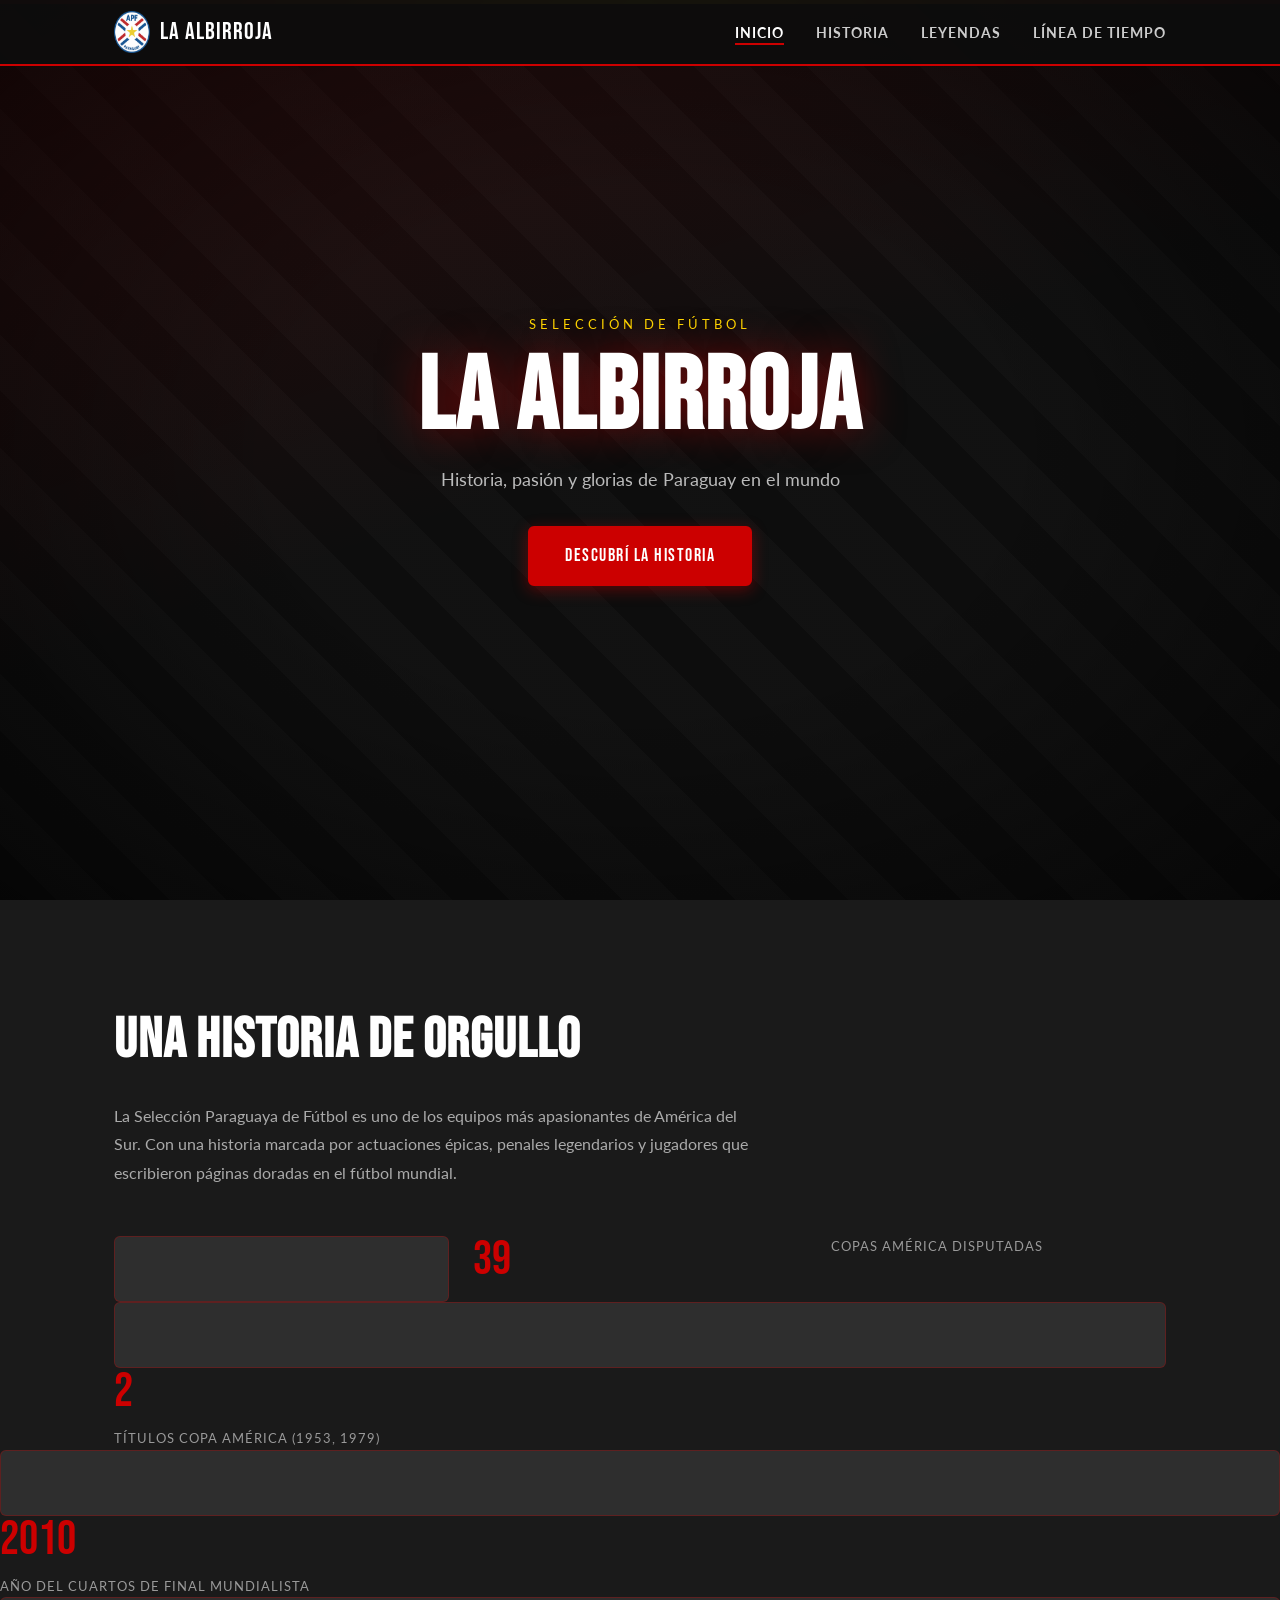
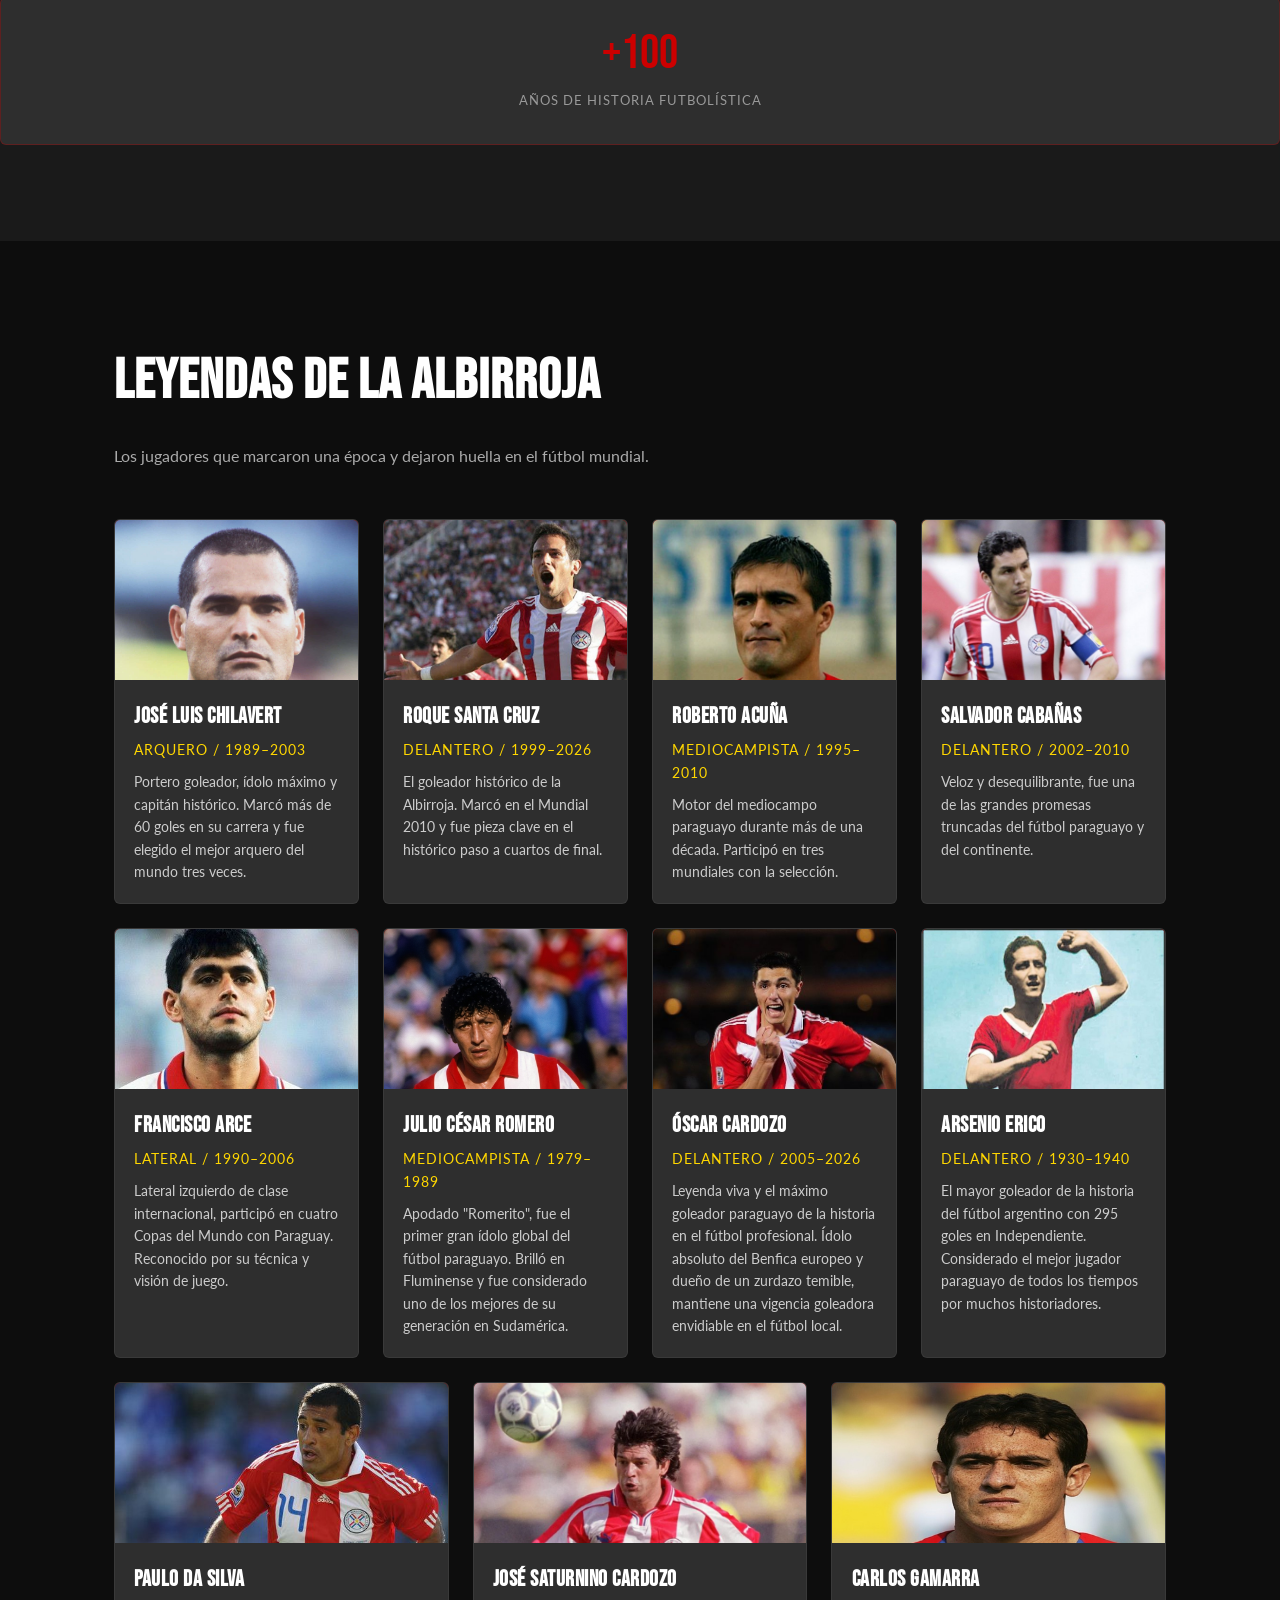
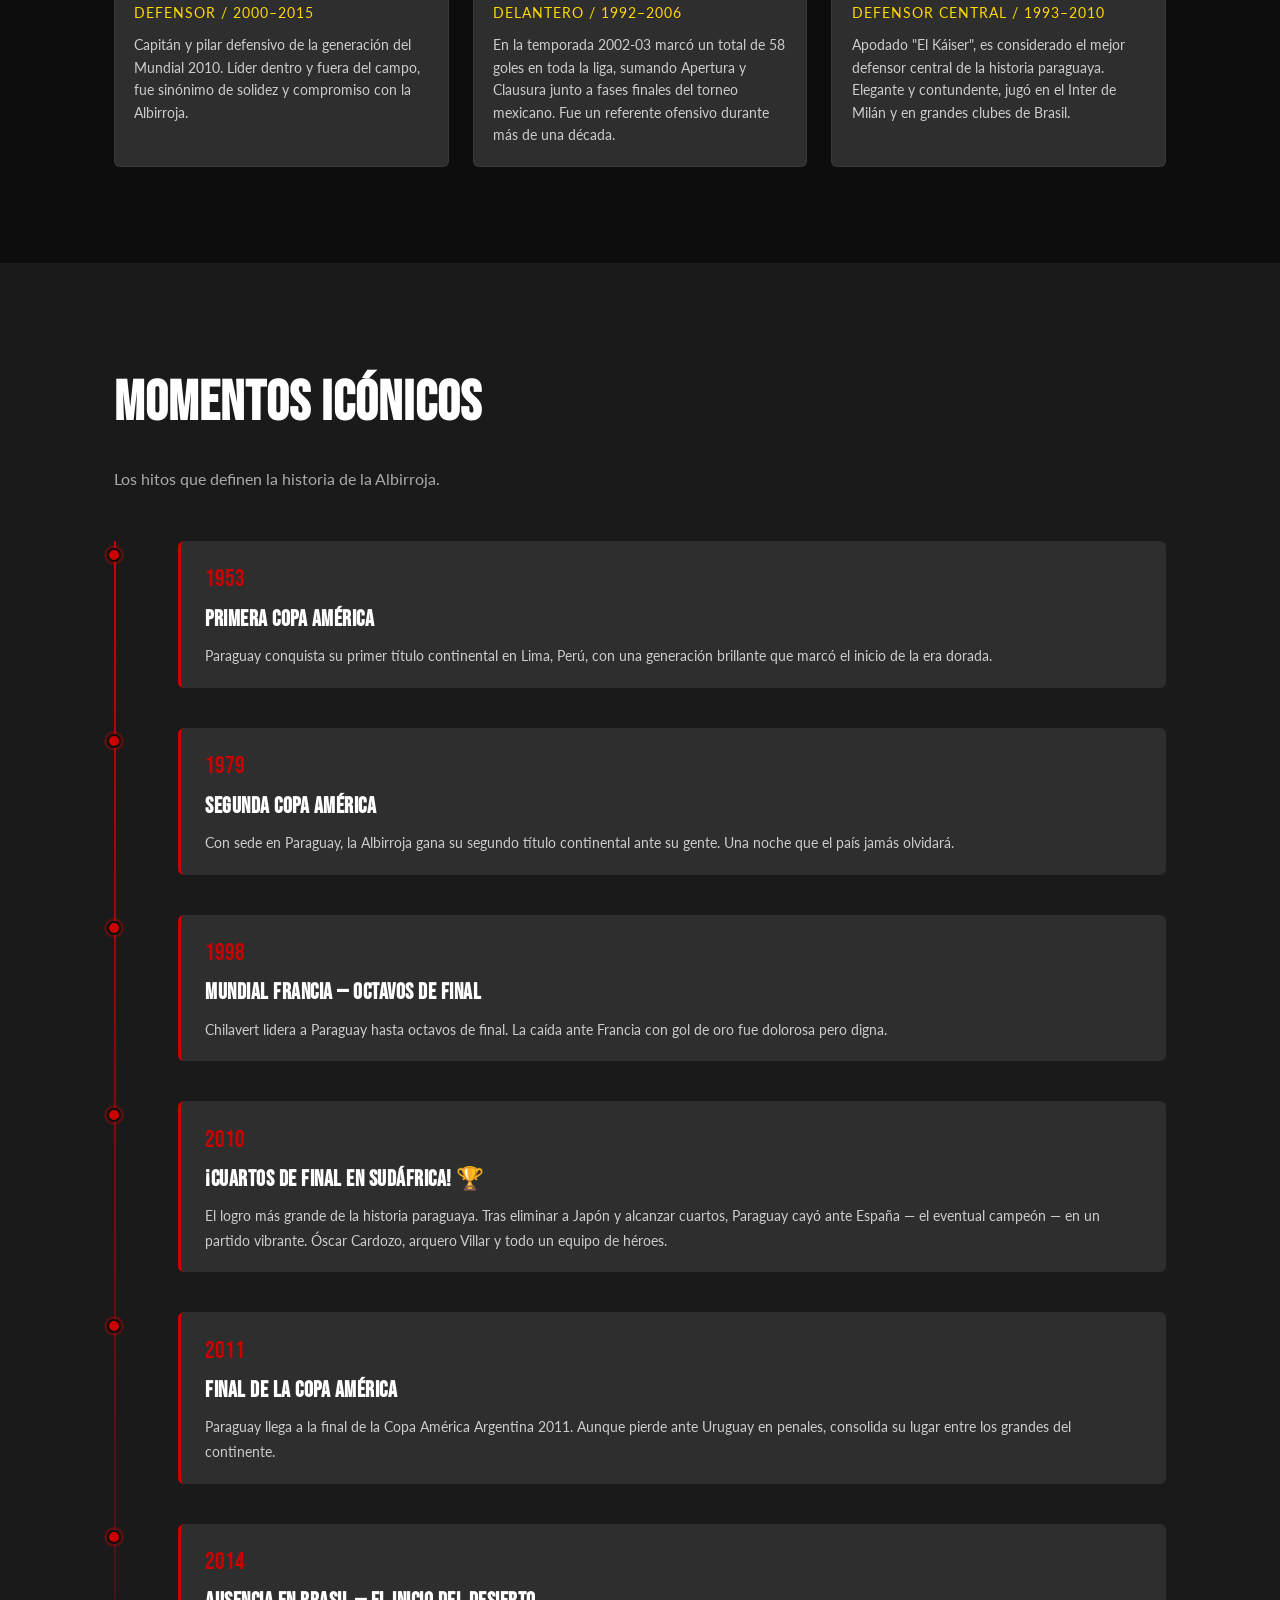
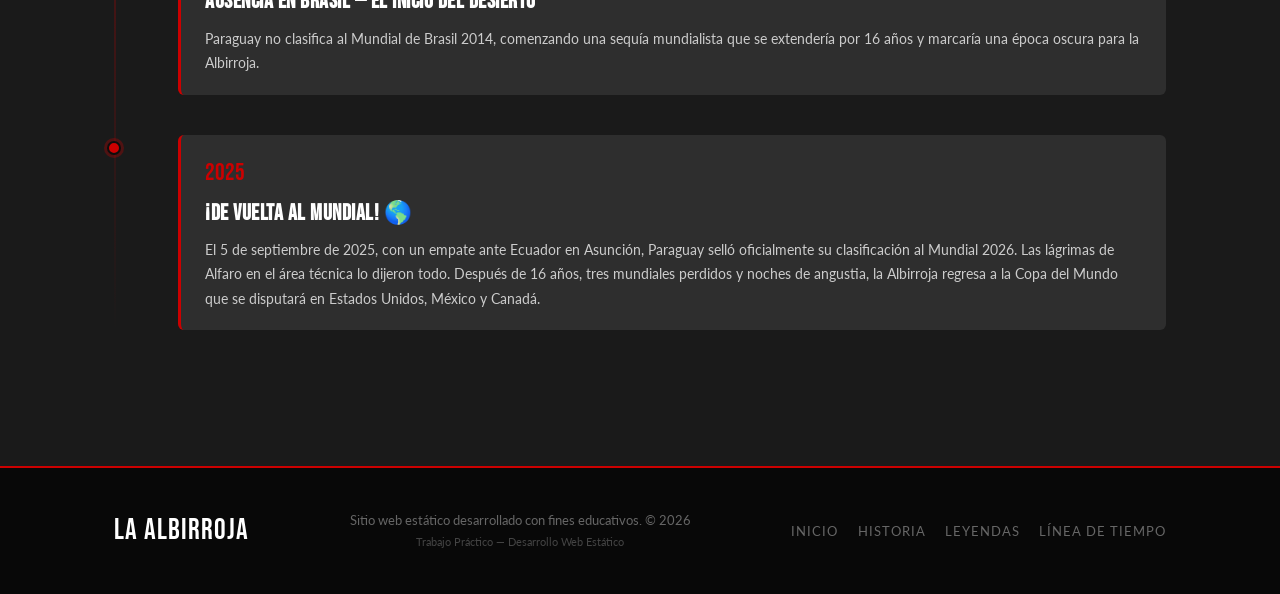
==== commit 1bb674ce: "Estructura corregida: Despues de la validacion de W3C" ====
--- a/index.html
+++ b/index.html
@@ -1,31 +1,31 @@
 <!DOCTYPE html>
 <html lang="es">
 <head>
-  <!-- Metadatos esenciales SEO (Indicador 18) -->
-  <meta charset="UTF-8" />
-  <meta name="viewport" content="width=device-width, initial-scale=1.0" />
-  <meta name="description" content="La Albirroja — Historia y Glorias de la Selección de Fútbol de Paraguay. Conocé los momentos icónicos, leyendas y la línea de tiempo histórica." />
+  <!-- Metadatos esenciales SEO -->
+  <meta charset="UTF-8">
+  <meta name="viewport" content="width=device-width, initial-scale=1.0">
+  <meta name="description" content="La Albirroja — Historia y Glorias de la Selección de Fútbol de Paraguay. Conocé los momentos icónicos, leyendas y la línea de tiempo histórica.">
   <title>La Albirroja | Historia y Glorias de Paraguay</title>
 
   <!-- Google Fonts -->
-  <link rel="preconnect" href="https://fonts.googleapis.com" />
-  <link rel="preconnect" href="https://fonts.gstatic.com" crossorigin />
-  <link href="https://fonts.googleapis.com/css2?family=Bebas+Neue&family=Lato:wght@300;400;700&display=swap" rel="stylesheet" />
-
-  <!-- Hoja de estilos externa (Indicador 6) -->
-  <link rel="stylesheet" href="css/styles.css" />
+  <link rel="preconnect" href="https://fonts.googleapis.com">
+  <link rel="preconnect" href="https://fonts.gstatic.com" crossorigin>
+  <link href="https://fonts.googleapis.com/css2?family=Bebas+Neue&family=Lato:wght@300;400;700&display=swap" rel="stylesheet">
+
+  <!-- Hoja de estilos externa -->
+  <link rel="stylesheet" href="css/styles.css">
 </head>
 <body>
 
-  <!-- ========== HEADER / NAV (Indicador 1 - semántica) ========== -->
+  <!-- HEADER / NAV -->
   <header class="site-header">
     <div class="header-inner">
       <div class="logo">
-        <img src="assets/images/Escudo_APF_actual.png" alt="Escudo oficial de la Selección Paraguaya de Fútbol" class="escudo-svg" />
+        <img src="assets/images/Escudo_APF_actual.png" alt="Escudo oficial de la Selección Paraguaya de Fútbol" class="escudo-svg">
         <span class="logo-text">La Albirroja</span>
       </div>
 
-      <!-- Navegación principal (Indicador 3 - enlaces) -->
+      <!-- Navegación principal -->
       <nav class="main-nav" aria-label="Menú principal">
         <ul>
           <li><a href="#inicio">Inicio</a></li>
@@ -40,7 +40,7 @@
     </div>
   </header>
 
-  <!-- ========== MAIN (Indicador 1) ========== -->
+  <!-- ========== MAIN ========== -->
   <main>
 
     <!-- HERO SECTION -->
@@ -63,24 +63,24 @@
           Con una historia marcada por actuaciones épicas, penales legendarios y jugadores que escribieron páginas doradas en el fútbol mundial.
         </p>
 
-        <!-- Tarjetas de datos (Indicador 10 - Grid) -->
+        <!-- Tarjetas de datos -->
         <div class="stats-grid">
-          <article class="stat-card">
+          <div class="stat-card"></div>
             <span class="stat-num">39</span>
             <span class="stat-label">Copas América disputadas</span>
-          </article>
-          <article class="stat-card">
+          </div>
+          <div class="stat-card"></div>
             <span class="stat-num">2</span>
             <span class="stat-label">Títulos Copa América (1953, 1979)</span>
-          </article>
-          <article class="stat-card">
+          </div>
+          <div class="stat-card"></div>
             <span class="stat-num">2010</span>
             <span class="stat-label">Año del cuartos de final mundialista</span>
-          </article>
-          <article class="stat-card">
+          </div>
+         <div class="stat-card">
             <span class="stat-num">+100</span>
             <span class="stat-label">Años de historia futbolística</span>
-          </article>
+         </div>
         </div>
       </div>
     </section>
@@ -91,13 +91,12 @@
         <h2 id="titulo-leyendas">Leyendas de la Albirroja</h2>
         <p class="seccion-intro">Los jugadores que marcaron una época y dejaron huella en el fútbol mundial.</p>
 
-        <!-- Tarjetas de jugadores (Indicador 10 - Flexbox) -->
+        <!-- Tarjetas de jugadores -->
         <div class="leyendas-flex">
         <!-- JOSÉ LUIS CHILAVERT -->
           <article class="jugador-card">
-            <!-- Indicador 4 y 5 - multimedia y alt corregidos -->
             <div class="jugador-img">
-              <img src="assets/images/chilavert.jpg" alt="José Luis Chilavert, arquero histórico de Paraguay" />
+              <img src="assets/images/chilavert.jpg" alt="José Luis Chilavert, arquero histórico de Paraguay">
             </div>
             <div class="jugador-info">
               <h3>José Luis Chilavert</h3>
@@ -109,7 +108,7 @@
           <!-- ROQUE SANTA CRUZ -->
           <article class="jugador-card">
             <div class="jugador-img">
-              <img src="assets/images/santacruz.jpg" alt="Roque Santa Cruz celebrando un gol con la selección paraguaya" />
+              <img src="assets/images/santacruz.jpg" alt="Roque Santa Cruz celebrando un gol con la selección paraguaya">
             </div>
             <div class="jugador-info">
               <h3>Roque Santa Cruz</h3>
@@ -121,7 +120,7 @@
           <!-- ROBERTO ACUÑA -->
           <article class="jugador-card">
             <div class="jugador-img">
-              <img src="assets/images/Toro_acuna.jpg" alt="Roberto 'El Toro' Acuña disputando el balón en el mediocampo" />
+              <img src="assets/images/Toro_acuna.jpg" alt="Roberto 'El Toro' Acuña disputando el balón en el mediocampo">
             </div>
             <div class="jugador-info">
               <h3>Roberto Acuña</h3>
@@ -133,7 +132,7 @@
           <!-- SALVADOR CABAÑAS -->
           <article class="jugador-card">
             <div class="jugador-img">
-              <img src="assets/images/Salvador Cabañas.jpg" alt="Salvador Cabañas con la camiseta de la Albirroja" />
+              <img src="assets/images/salvador-cabanas.jpg" alt="Salvador Cabañas con la camiseta de la Albirroja">
             </div>
             <div class="jugador-info">
               <h3>Salvador Cabañas</h3>
@@ -144,7 +143,7 @@
 
   <article class="jugador-card">
     <div class="jugador-img" role="img" aria-label="Ilustración de Francisco Arce">
-       <img src="assets/images/Francisco Arce.jpg" alt="Salvador Cabañas con la camiseta de la Albirroja" />
+       <img src="assets/images/francisco-arce.jpg" alt="Salvador Cabañas con la camiseta de la Albirroja">
     </div>
     <div class="jugador-info">
       <h3>Francisco Arce</h3>
@@ -155,7 +154,7 @@
 
   <article class="jugador-card">
     <div class="jugador-img" role="img" aria-label="Ilustración de Julio César Romero">
-     <img src="assets/images/Cesar Romero.png" alt="Salvador Cabañas con la camiseta de la Albirroja" />
+     <img src="assets/images/cesar-romero.png" alt="Salvador Cabañas con la camiseta de la Albirroja">
     </div>
     <div class="jugador-info">
       <h3>Julio César Romero</h3>
@@ -166,7 +165,7 @@
 
   <article class="jugador-card">
     <div class="jugador-img" role="img" aria-label="Ilustración de Óscar Cardozo">
-       <img src="assets/images/Tacuara.jpg" alt="Salvador Cabañas con la camiseta de la Albirroja" />
+       <img src="assets/images/Tacuara.jpg" alt="Salvador Cabañas con la camiseta de la Albirroja">
     </div>
     <div class="jugador-info">
       <h3>Óscar Cardozo</h3>
@@ -177,7 +176,7 @@
 
   <article class="jugador-card">
     <div class="jugador-img" role="img" aria-label="Ilustración de Arsenio Erico">
-      <img src="assets/images/arsenio-erico.jpg" alt="Salvador Cabañas con la camiseta de la Albirroja" />
+      <img src="assets/images/arsenio-erico.jpg" alt="Salvador Cabañas con la camiseta de la Albirroja">
     </div>
     <div class="jugador-info">
       <h3>Arsenio Erico</h3>
@@ -188,7 +187,7 @@
 
   <article class="jugador-card">
     <div class="jugador-img" role="img" aria-label="Ilustración de Paulo Da Silva">
-       <img src="assets/images/paulo-da-silva.jpeg" alt="Salvador Cabañas con la camiseta de la Albirroja" />
+       <img src="assets/images/paulo-da-silva.jpeg" alt="Salvador Cabañas con la camiseta de la Albirroja">
     </div>
     <div class="jugador-info">
       <h3>Paulo Da Silva</h3>
@@ -199,7 +198,7 @@
 
   <article class="jugador-card">
     <div class="jugador-img" role="img" aria-label="Ilustración de José Saturnino Cardozo">
-      <img src="assets/images/saturnino.jpg" alt="Salvador Cabañas con la camiseta de la Albirroja" />
+      <img src="assets/images/saturnino.jpg" alt="Salvador Cabañas con la camiseta de la Albirroja">
     </div>
     <div class="jugador-info">
       <h3>José Saturnino Cardozo</h3>
@@ -210,7 +209,7 @@
 
   <article class="jugador-card">
     <div class="jugador-img" role="img" aria-label="Ilustración de Carlos Gamarra">
-      <img src="assets/images/Carlos_Gamarra.jpg" alt="Salvador Cabañas con la camiseta de la Albirroja" />
+      <img src="assets/images/Carlos_Gamarra.jpg" alt="Salvador Cabañas con la camiseta de la Albirroja">
     </div>
     <div class="jugador-info">
       <h3>Carlos Gamarra</h3>
@@ -223,7 +222,7 @@
       </div>
     </section>
 
-    <!-- TIMELINE SECTION (Indicador - línea de tiempo interactiva) -->
+    <!-- TIMELINE SECTION -->
     <section id="timeline" class="seccion-timeline" aria-labelledby="titulo-timeline">
       <div class="container">
         <h2 id="titulo-timeline">Momentos Icónicos</h2>
@@ -301,8 +300,8 @@
 
   </main>
 
-  <!-- ========== FOOTER (Indicador 1 - semántica) ========== -->
-  <footer class="site-footer" role="contentinfo">
+  <!-- ========== FOOTER ========== -->
+  <footer class="site-footer">
     <div class="container footer-inner">
       <p class="footer-logo">La Albirroja</p>
       <p class="footer-copy">
@@ -318,7 +317,7 @@
     </div>
   </footer>
 
-  <!-- Script externo (Indicador - JS modular) -->
+  <!-- Script externo -->
   <script src="js/main.js"></script>
 
 </body>
--- a/css/styles.css
+++ b/css/styles.css
@@ -31,7 +31,7 @@
   padding: 0;
 }
 
-/* === Estilos base (Indicador 8 - tipografía y jerarquía) === */
+/* === Estilos base === */
 html {
   scroll-behavior: smooth;
   font-size: 16px;
@@ -50,16 +50,16 @@
 h3 { font-family: var(--fuente-titulo); font-size: 1.4rem; letter-spacing: 0.5px; }
 p  { font-size: 0.97rem; color: #ccc; }
 
-/* Contenedor centrado (Indicador 10 - layout) */
+/* Contenedor centrado */
 .container {
   max-width: 1100px;
   margin: 0 auto;
   padding: 0 1.5rem;
 }
 
-/* ============================================
-   HEADER Y NAVEGACIÓN (Indicador 13 - consistencia)
-   ============================================ */
+/* ======================
+   HEADER Y NAVEGACIÓN
+   ====================== */
 .site-header {
   position: fixed;
   top: 0;
@@ -102,7 +102,7 @@
   letter-spacing: 1px;
 }
 
-/* Navegación (Indicador 3 - enlaces internos) */
+/* Navegación */
 .main-nav ul {
   list-style: none;
   display: flex;
@@ -122,7 +122,7 @@
   padding-bottom: 4px;
 }
 
-/* Subrayado animado en hover (Indicador 19) */
+/* Subrayado animado en hover */
 .main-nav a::after {
   content: '';
   position: absolute;
@@ -135,7 +135,7 @@
 .main-nav a:hover { color: var(--color-blanco); }
 .main-nav a:hover::after { width: 100%; }
 
-/* Botón hamburguesa (mobile) */
+/* Botón hamburguesa */
 .nav-toggle {
   display: none;
   background: none;
@@ -148,9 +148,9 @@
 }
 .nav-toggle:hover { color: var(--color-rojo); }
 
-/* ============================================
+/* ======================
    HERO SECTION
-   ============================================ */
+   ====================== */
 .hero {
   position: relative;
   min-height: 100vh;
@@ -158,7 +158,7 @@
   align-items: center;
   justify-content: center;
   text-align: center;
-  /* Fondo degradado con patrón (Indicador 7 - paleta) */
+  /* Fondo degradado con patrón */
   background:
     linear-gradient(160deg, rgba(204,0,0,0.15) 0%, transparent 50%),
     repeating-linear-gradient(
@@ -173,7 +173,7 @@
   overflow: hidden;
 }
 
-/* Línea decorativa roja (efecto visual) */
+/* Línea decorativa roja */
 .hero::before {
   content: '';
   position: absolute;
@@ -214,7 +214,7 @@
   margin-bottom: 2rem;
 }
 
-/* Botón CTA (Indicador 12 - UI clara, Indicador 19 - hover) */
+/* Botón CTA */
 .btn-primary {
   display: inline-block;
   padding: 0.85rem 2.2rem;
@@ -238,7 +238,6 @@
 
 /* ============================================
    SECCIÓN HISTORIA — STATS GRID
-   Indicador 10: CSS Grid
    ============================================ */
 .seccion-historia {
   padding: 6rem 0;
@@ -258,7 +257,7 @@
   line-height: 1.8;
 }
 
-/* Grid de estadísticas (Indicador 10 - CSS Grid) */
+/* Grid de estadísticas */
 .stats-grid {
   display: grid;
   grid-template-columns: repeat(auto-fit, minmax(200px, 1fr));
@@ -299,7 +298,6 @@
 
 /* ============================================
    SECCIÓN LEYENDAS — FLEXBOX
-   Indicador 10: Flexbox
    ============================================ */
 .seccion-leyendas {
   padding: 6rem 0;
@@ -311,7 +309,7 @@
   margin-bottom: 1rem;
 }
 
-/* Flex wrap de tarjetas (Indicador 10 - Flexbox) */
+/* Flex wrap de tarjetas */
 .leyendas-flex {
   display: flex;
   flex-wrap: wrap;
@@ -324,7 +322,7 @@
   border-radius: var(--radius);
   overflow: hidden;
   border: 1px solid rgba(255,255,255,0.05);
-  /* Indicador 19: hover con transición */
+  /* hover con transición */
   transition: transform var(--transicion), box-shadow var(--transicion);
 }
 
@@ -333,9 +331,9 @@
   box-shadow: 0 12px 30px rgba(204,0,0,0.25);
 }
 
-/* Imagen placeholder (Indicador 4 - multimedia) */
+/* Imagen placeholder */
 .jugador-img {
-  height: 160px; /* Podés subirlo a 200px o 220px si querés que la foto se vea más alta */
+  height: 160px; /* Subir a 200px o 220px si quiero que la foto se vea más alta */
   background: linear-gradient(135deg, var(--color-rojo-oscuro), var(--color-rojo));
   display: flex;
   align-items: center;
@@ -412,7 +410,7 @@
   position: relative;
   margin-bottom: 2.5rem;
   padding-left: 2rem;
-  /* Indicador 19: hover en items */
+  /* hover en items */
   transition: transform var(--transicion);
 }
 
@@ -512,7 +510,7 @@
 
 /* ============================================
    RESPONSIVE — MEDIA QUERIES
-   Indicador 9: Diseño adaptable
+   Diseño adaptable
    ============================================ */
 
 /* Tablet */
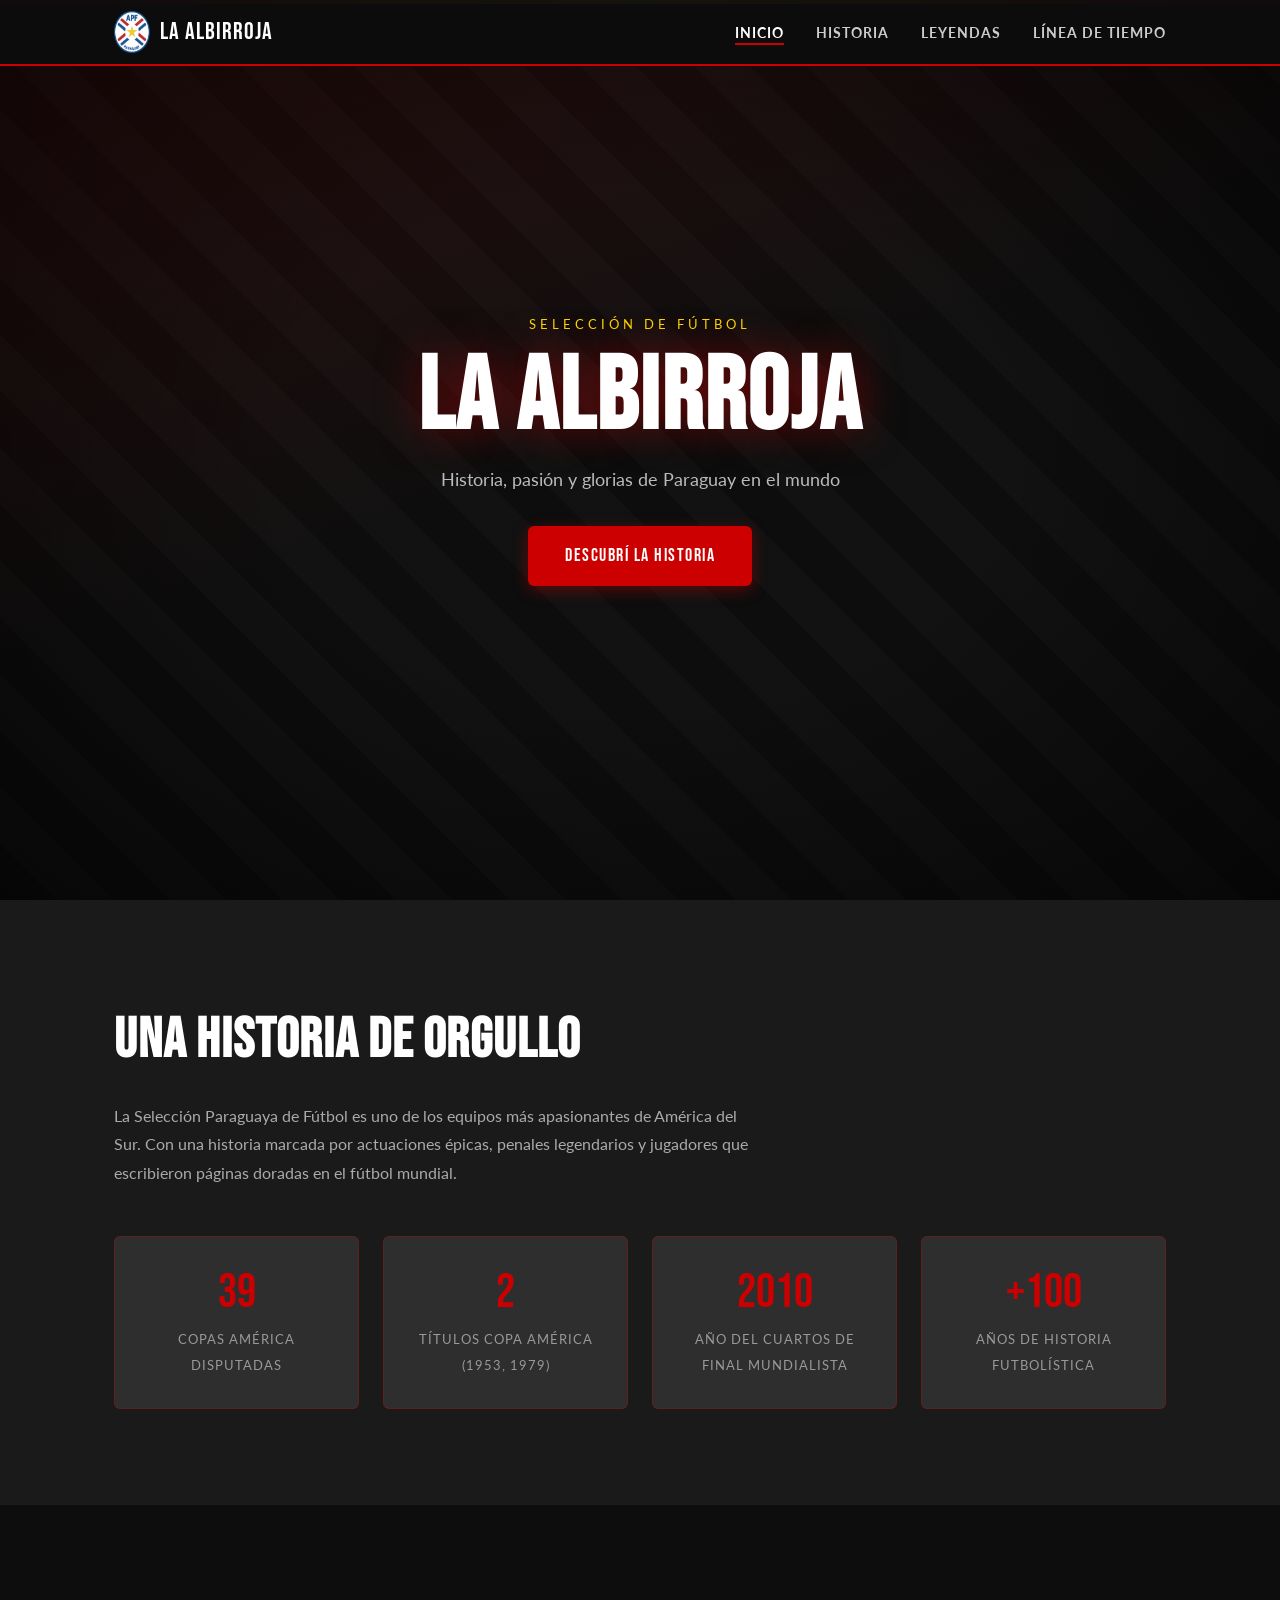
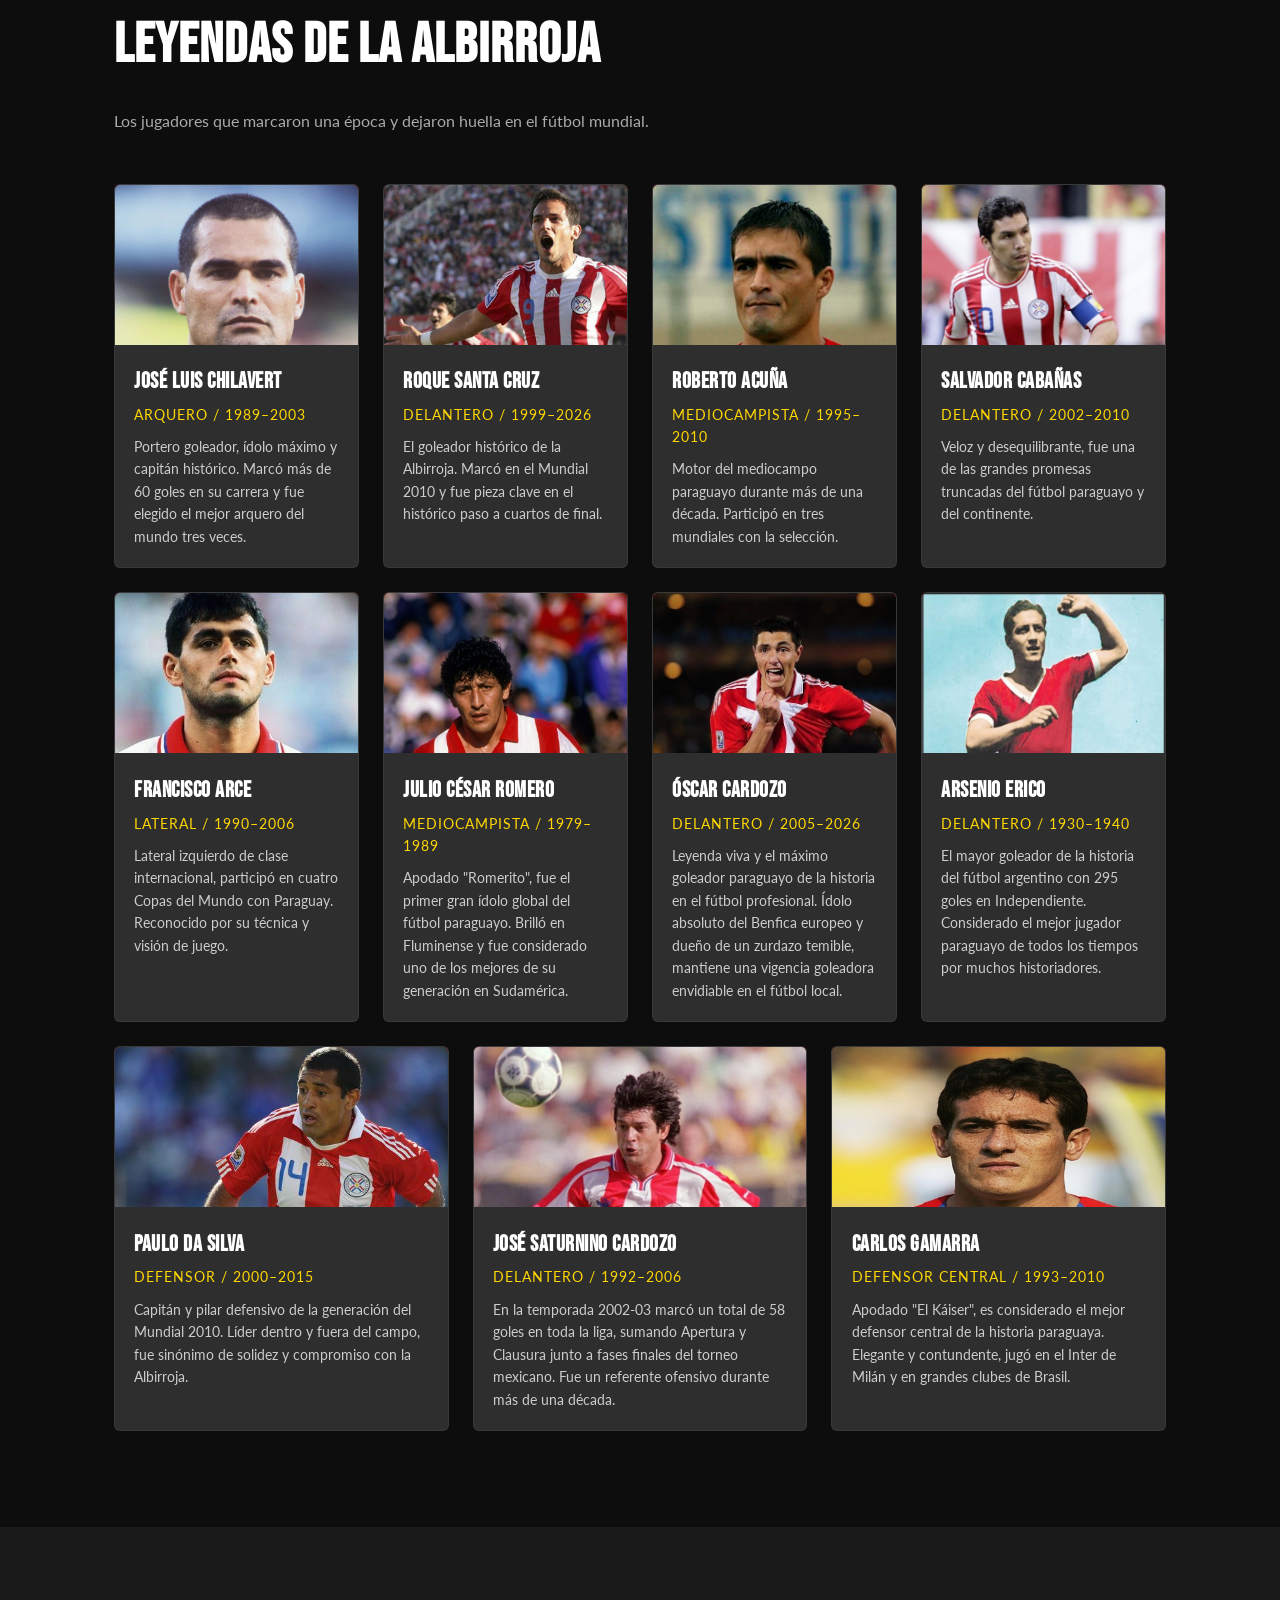
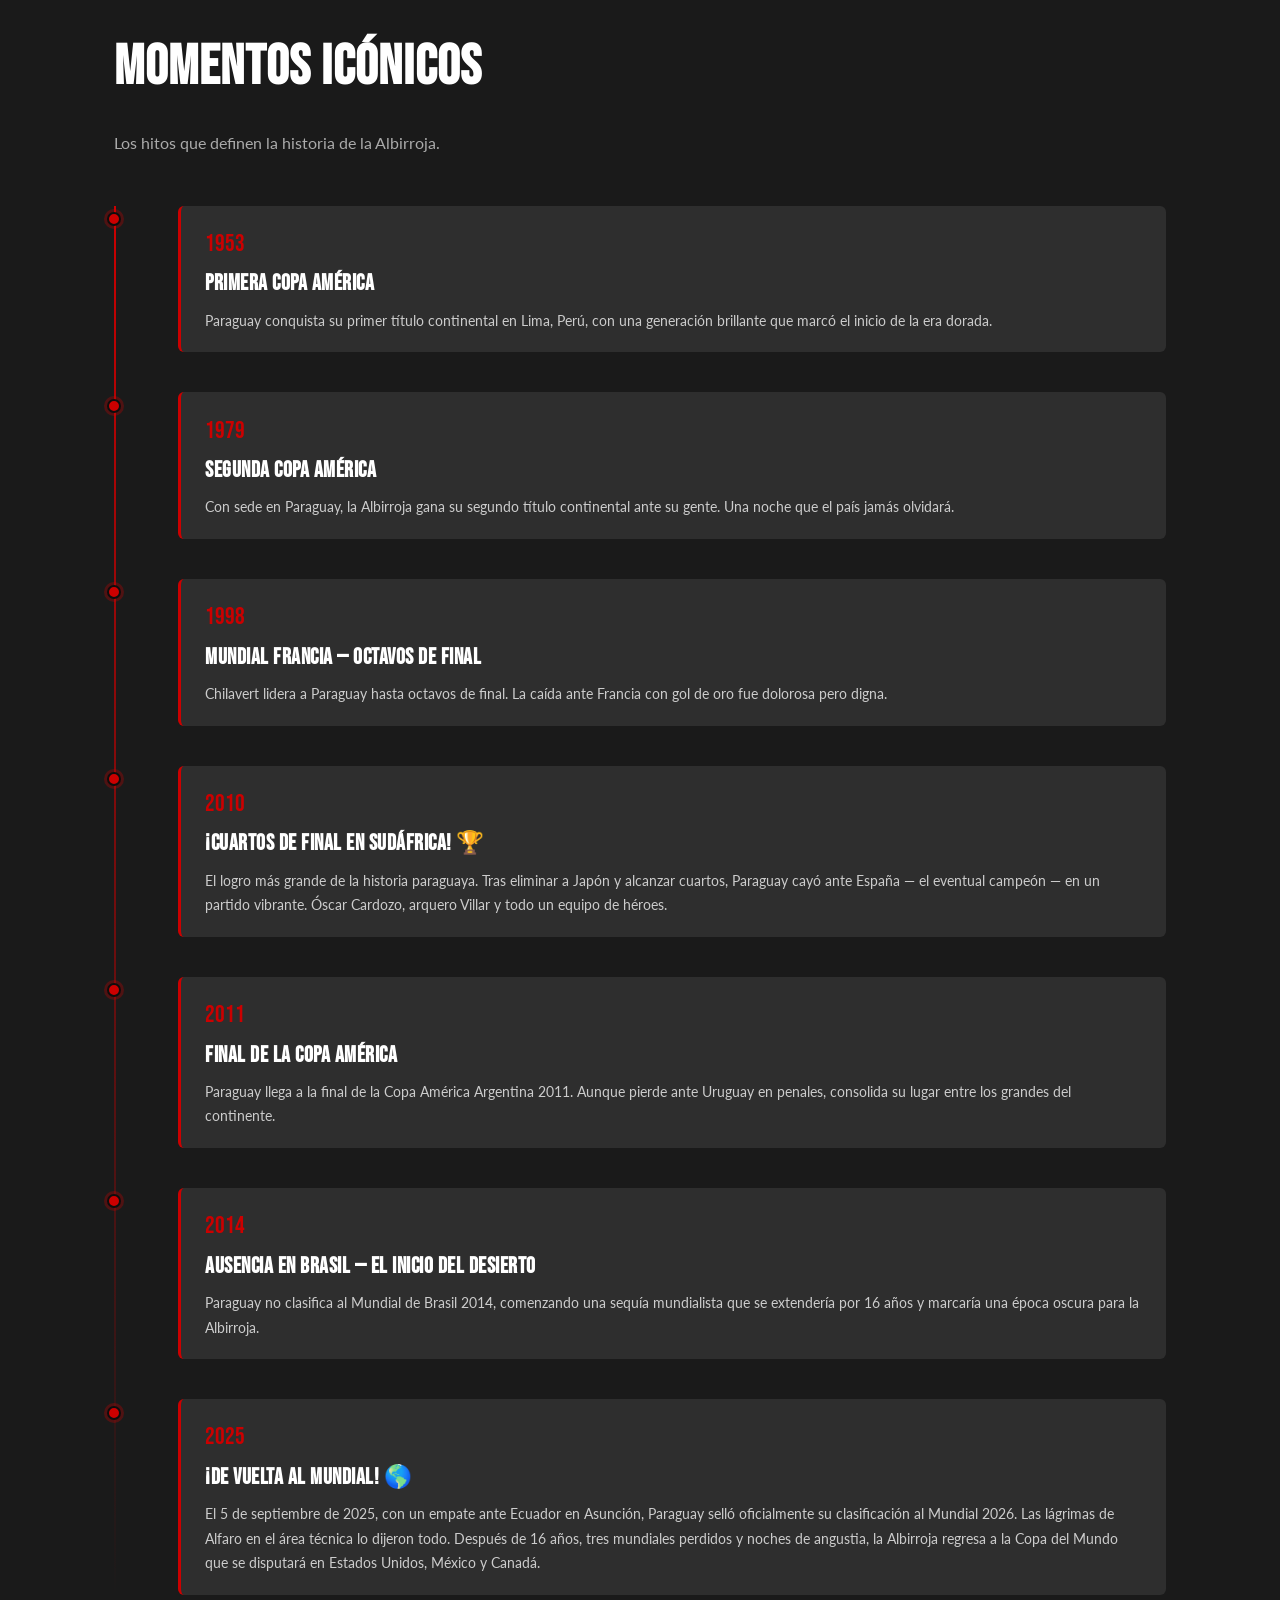
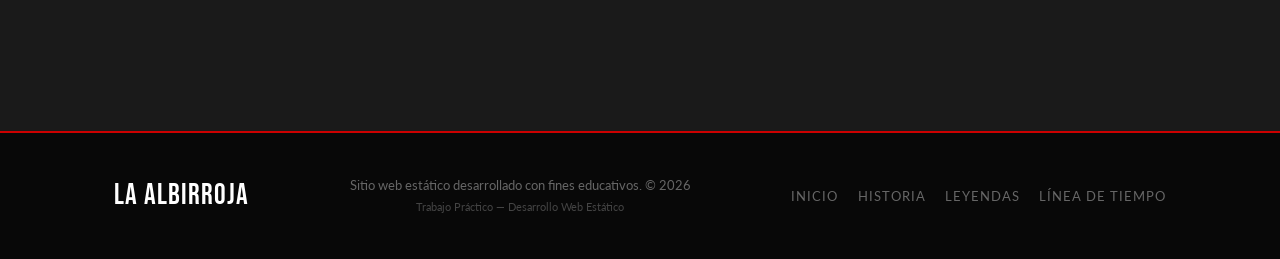
==== commit 75b2e5fd: "Corrección de nombre de los archivos jpg" ====
--- a/index.html
+++ b/index.html
@@ -63,24 +63,24 @@
           Con una historia marcada por actuaciones épicas, penales legendarios y jugadores que escribieron páginas doradas en el fútbol mundial.
         </p>
 
-        <!-- Tarjetas de datos -->
+       <!-- Tarjetas de datos -->
         <div class="stats-grid">
-          <div class="stat-card"></div>
+          <div class="stat-card">
             <span class="stat-num">39</span>
             <span class="stat-label">Copas América disputadas</span>
           </div>
-          <div class="stat-card"></div>
+          <div class="stat-card">
             <span class="stat-num">2</span>
             <span class="stat-label">Títulos Copa América (1953, 1979)</span>
-          </div>
-          <div class="stat-card"></div>
+          </div> 
+          <div class="stat-card">
             <span class="stat-num">2010</span>
             <span class="stat-label">Año del cuartos de final mundialista</span>
           </div>
-         <div class="stat-card">
+          <div class="stat-card">
             <span class="stat-num">+100</span>
             <span class="stat-label">Años de historia futbolística</span>
-         </div>
+          </div>
         </div>
       </div>
     </section>
